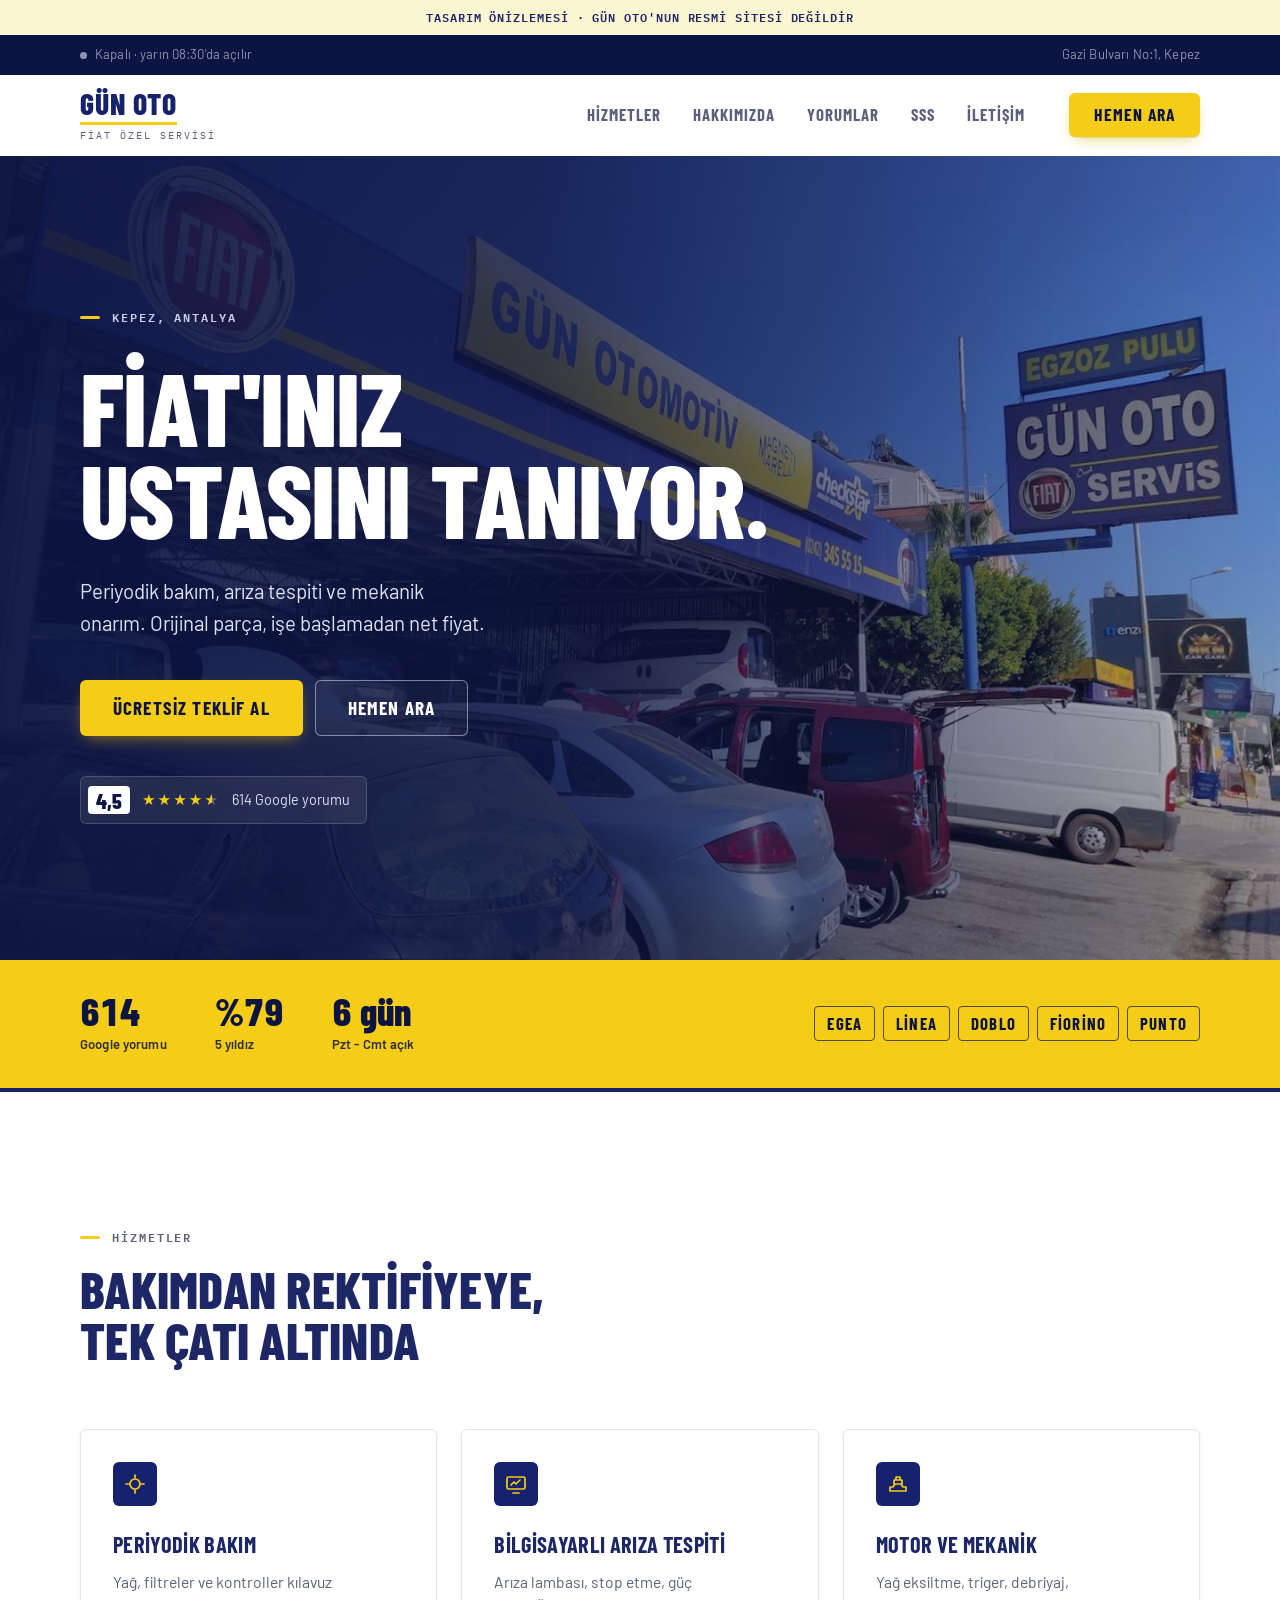
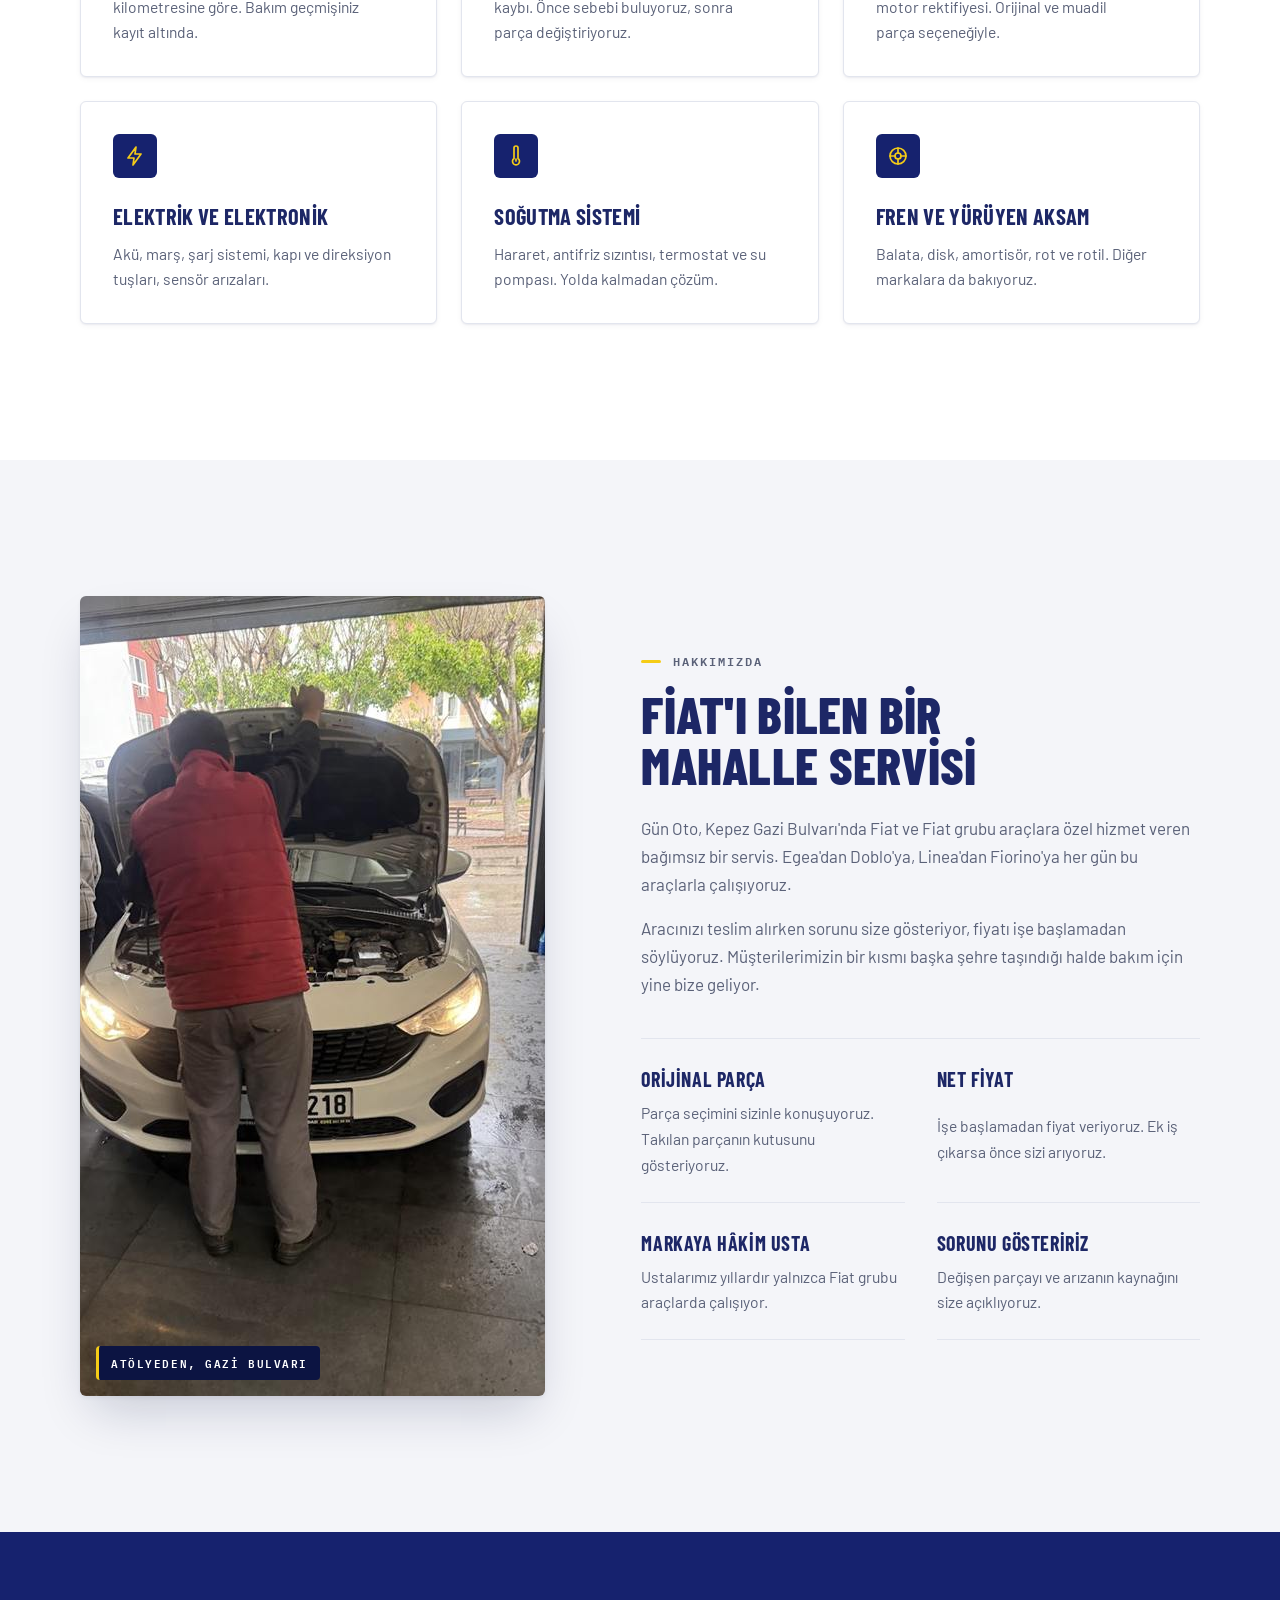
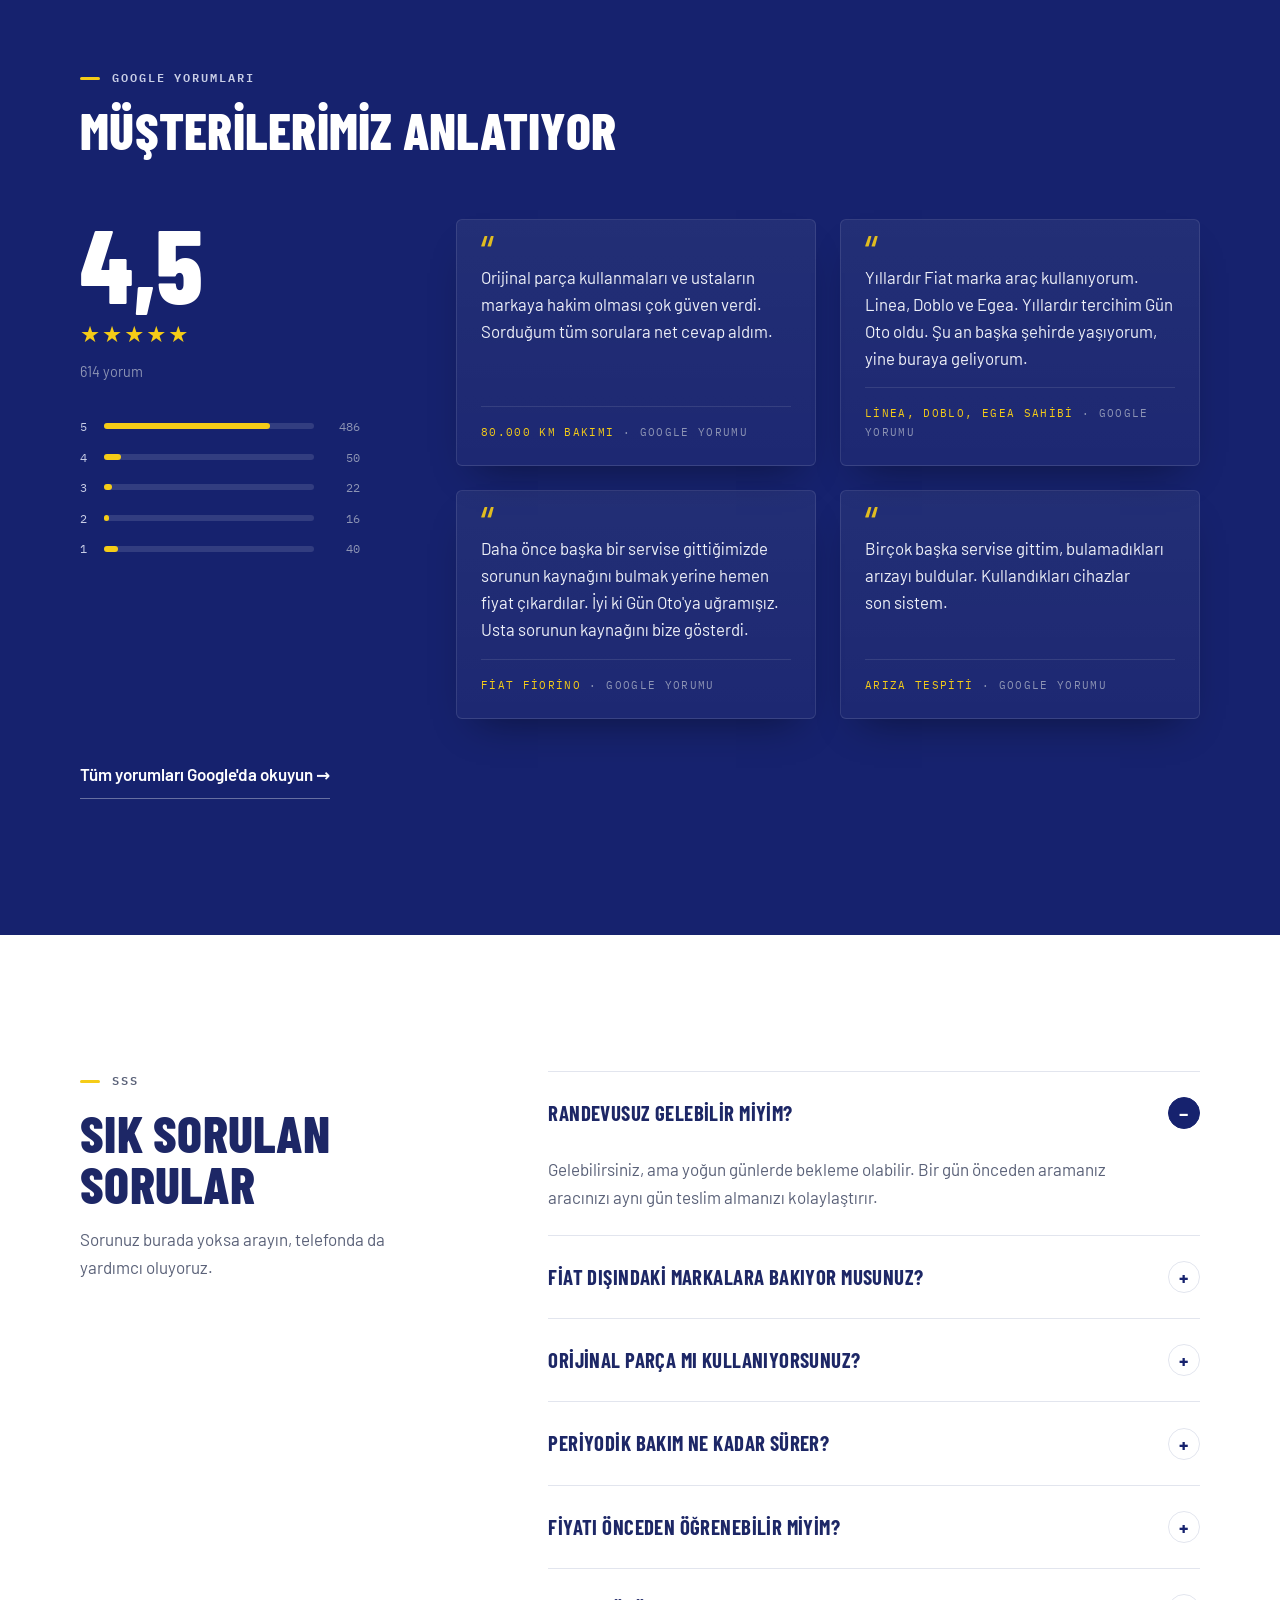
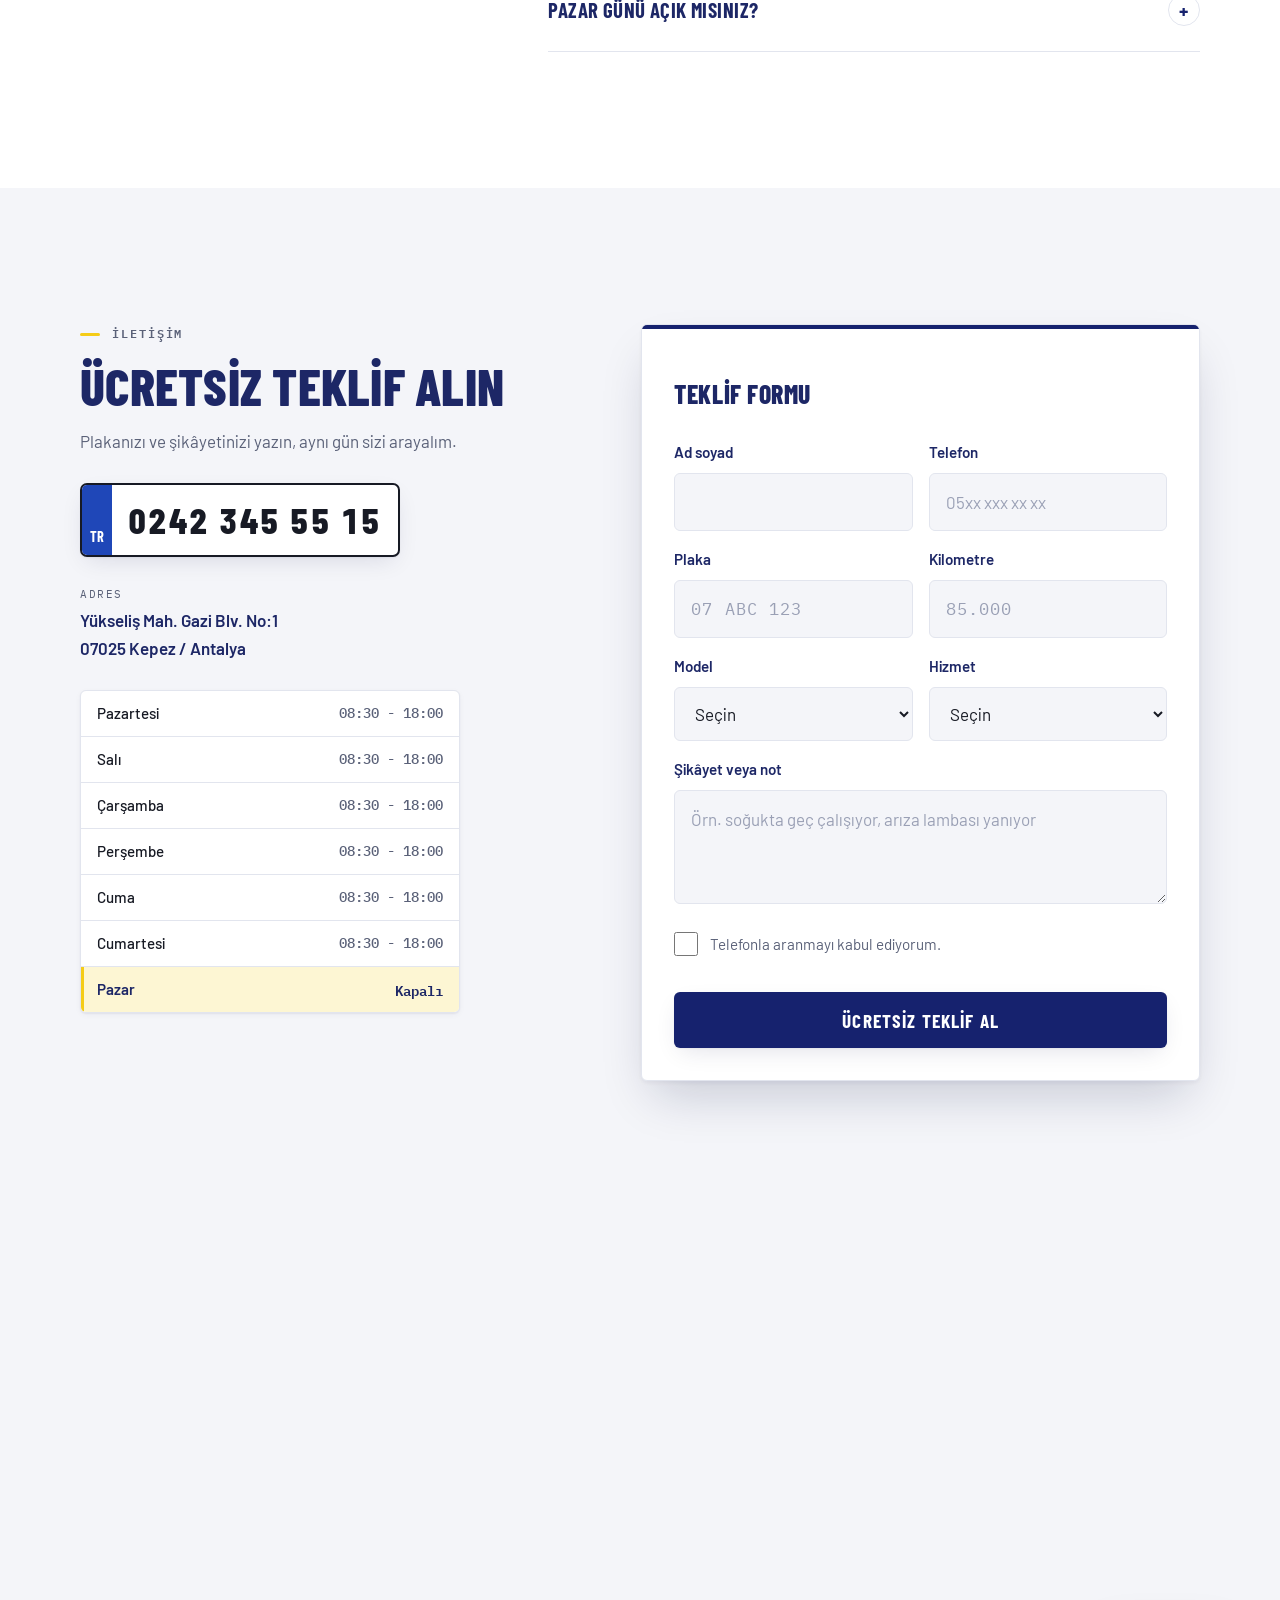
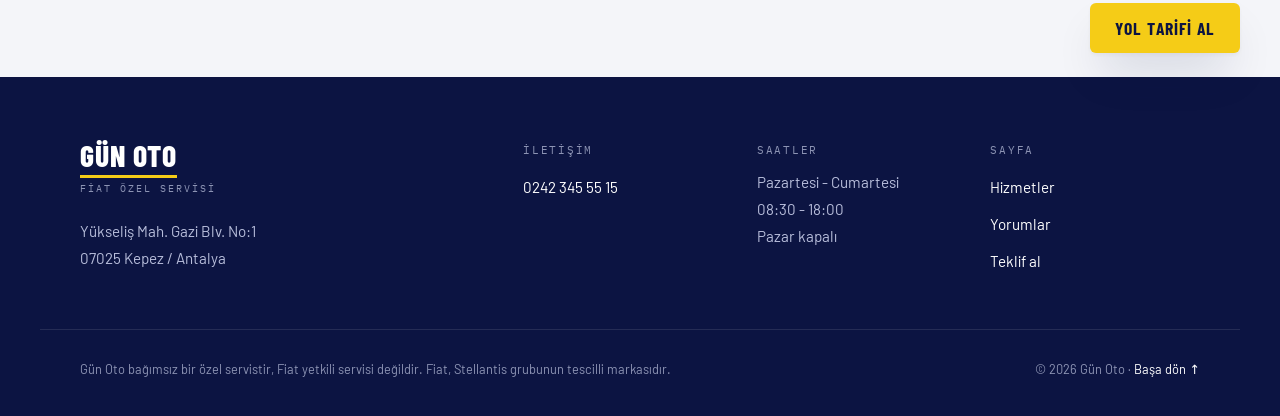
==== index.html @ 538093b4 "Gün Oto sitesi: ilk sürüm (tasarım önizlemesi)" ====
<!doctype html>
<html lang="tr" class="no-js">
<head>
  <script>document.documentElement.className = 'js';</script>
  <meta charset="utf-8">
  <meta name="viewport" content="width=device-width, initial-scale=1">
  <!-- DEĞİŞTİR: https://www.gunoto.com.tr alan adı örnektir. Gerçek alan adıyla bu dosyada, sitemap.xml ve robots.txt içinde değiştirin. -->
  <title>Fiat Özel Servisi Kepez, Antalya | Gün Oto</title>
  <meta name="description" content="Kepez Gazi Bulvarı'nda Fiat özel servisi. Periyodik bakım, arıza tespiti, motor ve elektrik onarımı. Orijinal parça, işe başlamadan net fiyat. 0242 345 55 15">
  <link rel="canonical" href="https://www.gunoto.com.tr/">
  <!-- ÖNİZLEME: işletme onaylayınca "index, follow, max-image-preview:large" yapın -->
  <meta name="robots" content="noindex, nofollow">
  <meta name="theme-color" content="#16226e">
  <meta name="format-detection" content="telephone=yes">
  <meta name="geo.region" content="TR-07">
  <meta name="geo.placename" content="Kepez, Antalya">
  <meta name="geo.position" content="36.9099526;30.693929">
  <link rel="icon" href="favicon.svg" type="image/svg+xml">

  <meta property="og:type" content="website">
  <meta property="og:locale" content="tr_TR">
  <meta property="og:site_name" content="Gün Oto">
  <meta property="og:url" content="https://www.gunoto.com.tr/">
  <meta property="og:title" content="Gün Oto | Fiat Özel Servisi, Kepez Antalya">
  <meta property="og:description" content="Periyodik bakım, arıza tespiti ve onarım. Orijinal parça, işe başlamadan net fiyat.">
  <meta property="og:image" content="https://www.gunoto.com.tr/img/og-gun-oto.jpg">
  <meta property="og:image:width" content="1200">
  <meta property="og:image:height" content="630">
  <meta property="og:image:alt" content="Gün Oto servis binası, Gazi Bulvarı, Kepez">
  <meta name="twitter:card" content="summary_large_image">
  <meta name="twitter:title" content="Gün Oto | Fiat Özel Servisi, Kepez Antalya">
  <meta name="twitter:description" content="Periyodik bakım, arıza tespiti ve onarım. Orijinal parça, işe başlamadan net fiyat.">
  <meta name="twitter:image" content="https://www.gunoto.com.tr/img/og-gun-oto.jpg">

  <link rel="preload" as="image" href="img/dukkan-800.jpg" imagesrcset="img/dukkan-800.jpg 800w, img/dukkan-1440.jpg 1440w" imagesizes="100vw">
  <link rel="preconnect" href="https://fonts.googleapis.com">
  <link rel="preconnect" href="https://fonts.gstatic.com" crossorigin>
  <link rel="stylesheet" href="https://fonts.googleapis.com/css2?family=Barlow+Condensed:wght@600;700;800&family=Barlow:wght@400;500;600;700&family=IBM+Plex+Mono:wght@500;600&display=swap">
  <link rel="stylesheet" href="styles.css">
  <script type="application/ld+json">
  {
    "@context": "https://schema.org",
    "@type": "AutoRepair",
    "@id": "https://www.gunoto.com.tr/#isletme",
    "name": "Gün Oto",
    "alternateName": "Gün Otomotiv",
    "description": "Kepez, Antalya'da Fiat ve Fiat grubu araçlara özel bağımsız servis. Periyodik bakım, arıza tespiti, motor, elektrik, soğutma, fren ve yürüyen aksam.",
    "url": "https://www.gunoto.com.tr/",
    "telephone": "+90-242-345-55-15",
    "image": ["https://www.gunoto.com.tr/img/og-gun-oto.jpg", "https://www.gunoto.com.tr/img/usta-640.jpg"],
    "address": {
      "@type": "PostalAddress",
      "streetAddress": "Yükseliş Mah. Gazi Blv. No:1",
      "addressLocality": "Kepez",
      "addressRegion": "Antalya",
      "postalCode": "07025",
      "addressCountry": "TR"
    },
    "geo": { "@type": "GeoCoordinates", "latitude": 36.9099526, "longitude": 30.693929 },
    "hasMap": "https://www.google.com/maps/search/?api=1&query=G%C3%9CN%20OTO%20EURO%20REPAR%20SERV%C4%B0S&query_place_id=ChIJ1Ub37-uPwxQRrt1GH7HJLSQ",
    "openingHoursSpecification": [{
      "@type": "OpeningHoursSpecification",
      "dayOfWeek": ["Monday", "Tuesday", "Wednesday", "Thursday", "Friday", "Saturday"],
      "opens": "08:30",
      "closes": "18:00"
    }],
    "areaServed": { "@type": "City", "name": "Antalya" },
    "knowsAbout": ["Fiat Egea", "Fiat Linea", "Fiat Doblo", "Fiat Fiorino", "Fiat Punto", "Periyodik bakım", "Arıza tespiti"],
    "hasOfferCatalog": {
      "@type": "OfferCatalog",
      "name": "Hizmetler",
      "itemListElement": [
        { "@type": "Offer", "itemOffered": { "@type": "Service", "name": "Periyodik bakım" } },
        { "@type": "Offer", "itemOffered": { "@type": "Service", "name": "Bilgisayarlı arıza tespiti" } },
        { "@type": "Offer", "itemOffered": { "@type": "Service", "name": "Motor ve mekanik onarım" } },
        { "@type": "Offer", "itemOffered": { "@type": "Service", "name": "Elektrik ve elektronik" } },
        { "@type": "Offer", "itemOffered": { "@type": "Service", "name": "Soğutma sistemi" } },
        { "@type": "Offer", "itemOffered": { "@type": "Service", "name": "Fren ve yürüyen aksam" } }
      ]
    }
  }
  </script>
</head>
<body>

<!-- ÖNİZLEME şeridi: işletme onaylayınca silin (ve script.js içinde PREVIEW = false yapın) -->
<div class="preview-bar" role="note">Tasarım önizlemesi · Gün Oto'nun resmi sitesi değildir</div>

<div class="topbar" id="top">
  <div class="wrap topbar__inner">
    <span class="status" id="openStatus"><i></i>Pzt - Cmt 08:30 - 18:00</span>
    <a href="tel:+902423455515" class="topbar__tel">0242 345 55 15</a>
    <a href="https://www.google.com/maps/search/?api=1&amp;query=G%C3%9CN%20OTO%20EURO%20REPAR%20SERV%C4%B0S&amp;query_place_id=ChIJ1Ub37-uPwxQRrt1GH7HJLSQ" target="_blank" rel="noopener" class="topbar__addr">Gazi Bulvarı No:1, Kepez</a>
  </div>
</div>

<header class="header">
  <div class="wrap header__inner">
    <a href="#top" class="brand" aria-label="Gün Oto ana sayfa">
      <span class="brand__name">GÜN OTO</span>
      <span class="brand__tag">Fiat özel servisi</span>
    </a>
    <nav class="nav" id="nav" aria-label="Ana menü">
      <a href="#hizmetler">Hizmetler</a>
      <a href="#hakkimizda">Hakkımızda</a>
      <a href="#yorumlar">Yorumlar</a>
      <a href="#sss">SSS</a>
      <a href="#iletisim">İletişim</a>
      <a href="tel:+902423455515" class="btn btn--yellow nav__call">Hemen ara</a>
    </nav>
    <button class="burger" id="burger" aria-label="Menüyü aç" aria-expanded="false" aria-controls="nav"><span></span><span></span><span></span></button>
  </div>
</header>

<main>

  <!-- AÇILIŞ -->
  <section class="hero">
    <!-- Görsel: işletmenin Google Haritalar fotoğrafı. Yayına almadan önce işletmeden izin alın veya kendi çekiminizle değiştirin. -->
    <img class="hero__img" src="img/dukkan-800.jpg" srcset="img/dukkan-800.jpg 800w, img/dukkan-1440.jpg 1440w" sizes="100vw" width="1440" height="1077" alt="Gün Oto servis binası, Gazi Bulvarı" fetchpriority="high" decoding="async">
    <div class="hero__shade"></div>
    <div class="wrap hero__body">
      <p class="kicker kicker--light">Kepez, Antalya</p>
      <h1>Fiat'ınız<br>ustasını tanıyor.</h1>
      <p class="hero__lead">Periyodik bakım, arıza tespiti ve mekanik onarım. Orijinal parça, işe başlamadan net fiyat.</p>
      <div class="hero__cta">
        <a href="#iletisim" class="btn btn--yellow btn--lg">Ücretsiz teklif al</a>
        <a href="tel:+902423455515" class="btn btn--outline btn--lg hero__call">Hemen ara</a>
      </div>
      <a class="rating" href="#yorumlar">
        <span class="rating__score">4,5</span>
        <span class="stars" aria-hidden="true">★★★★★</span>
        <span class="rating__count">614 Google yorumu</span>
      </a>
    </div>
  </section>

  <!-- TABELA ŞERİDİ -->
  <section class="sign" aria-label="Kısaca Gün Oto">
    <div class="wrap sign__grid">
      <div><b>614</b><span>Google yorumu</span></div>
      <div><b>%79</b><span>5 yıldız</span></div>
      <div><b>6 gün</b><span>Pzt - Cmt açık</span></div>
      <div class="sign__models"><span>Egea</span><span>Linea</span><span>Doblo</span><span>Fiorino</span><span>Punto</span></div>
    </div>
  </section>

  <!-- HİZMETLER -->
  <section class="section" id="hizmetler">
    <div class="wrap">
      <header class="head">
        <p class="kicker">Hizmetler</p>
        <h2>Bakımdan rektifiyeye, tek çatı altında</h2>
      </header>
      <div class="services">
        <article class="svc">
          <svg viewBox="0 0 24 24" aria-hidden="true"><path d="M12 3v3M12 18v3M3 12h3M18 12h3"/><circle cx="12" cy="12" r="5"/></svg>
          <h3>Periyodik bakım</h3>
          <p>Yağ, filtreler ve kontroller kılavuz kilometresine göre. Bakım geçmişiniz kayıt altında.</p>
        </article>
        <article class="svc">
          <svg viewBox="0 0 24 24" aria-hidden="true"><rect x="3" y="5" width="18" height="12" rx="1.5"/><path d="M7 13l3-3 2 2 4-4M9 21h6"/></svg>
          <h3>Bilgisayarlı arıza tespiti</h3>
          <p>Arıza lambası, stop etme, güç kaybı. Önce sebebi buluyoruz, sonra parça değiştiriyoruz.</p>
        </article>
        <article class="svc">
          <svg viewBox="0 0 24 24" aria-hidden="true"><path d="M4 15h3l2-3h6l2 3h3v4H4z"/><path d="M8 12V8h8v4M10 8V5h4v3"/></svg>
          <h3>Motor ve mekanik</h3>
          <p>Yağ eksiltme, triger, debriyaj, motor rektifiyesi. Orijinal ve muadil parça seçeneğiyle.</p>
        </article>
        <article class="svc">
          <svg viewBox="0 0 24 24" aria-hidden="true"><path d="M13 3 5 14h6l-1 7 8-11h-6z"/></svg>
          <h3>Elektrik ve elektronik</h3>
          <p>Akü, marş, şarj sistemi, kapı ve direksiyon tuşları, sensör arızaları.</p>
        </article>
        <article class="svc">
          <svg viewBox="0 0 24 24" aria-hidden="true"><path d="M10 4v10.5a3.5 3.5 0 1 0 4 0V4a2 2 0 0 0-4 0z"/><path d="M12 15v2"/></svg>
          <h3>Soğutma sistemi</h3>
          <p>Hararet, antifriz sızıntısı, termostat ve su pompası. Yolda kalmadan çözüm.</p>
        </article>
        <article class="svc">
          <svg viewBox="0 0 24 24" aria-hidden="true"><circle cx="12" cy="12" r="8"/><circle cx="12" cy="12" r="3"/><path d="M12 4v5M12 15v5M4 12h5M15 12h5"/></svg>
          <h3>Fren ve yürüyen aksam</h3>
          <p>Balata, disk, amortisör, rot ve rotil. Diğer markalara da bakıyoruz.</p>
        </article>
      </div>
    </div>
  </section>

  <!-- HAKKIMIZDA -->
  <section class="section section--paper" id="hakkimizda">
    <div class="wrap about">
      <figure class="about__photo">
        <!-- Görsel: işletmenin Google Haritalar fotoğrafı. İzin alın veya değiştirin. -->
        <img src="img/usta-640.jpg" width="640" height="800" alt="Gün Oto ustası bir Fiat Egea'nın motorunu inceliyor" loading="lazy" decoding="async">
        <figcaption>Atölyeden, Gazi Bulvarı</figcaption>
      </figure>
      <div class="about__text">
        <p class="kicker">Hakkımızda</p>
        <h2>Fiat'ı bilen bir mahalle servisi</h2>
        <!-- DEĞİŞTİR: kuruluş yılı ve ekip bilgisini işletmeyle teyit edin -->
        <p>Gün Oto, Kepez Gazi Bulvarı'nda Fiat ve Fiat grubu araçlara özel hizmet veren bağımsız bir servis. Egea'dan Doblo'ya, Linea'dan Fiorino'ya her gün bu araçlarla çalışıyoruz.</p>
        <p>Aracınızı teslim alırken sorunu size gösteriyor, fiyatı işe başlamadan söylüyoruz. Müşterilerimizin bir kısmı başka şehre taşındığı halde bakım için yine bize geliyor.</p>
        <ul class="why">
          <li><b>Orijinal parça</b><span>Parça seçimini sizinle konuşuyoruz. Takılan parçanın kutusunu gösteriyoruz.</span></li>
          <li><b>Net fiyat</b><span>İşe başlamadan fiyat veriyoruz. Ek iş çıkarsa önce sizi arıyoruz.</span></li>
          <li><b>Markaya hâkim usta</b><span>Ustalarımız yıllardır yalnızca Fiat grubu araçlarda çalışıyor.</span></li>
          <li><b>Sorunu gösteririz</b><span>Değişen parçayı ve arızanın kaynağını size açıklıyoruz.</span></li>
        </ul>
      </div>
    </div>
  </section>

  <!-- YORUMLAR -->
  <section class="section section--navy" id="yorumlar">
    <div class="wrap">
      <header class="head">
        <p class="kicker kicker--light">Google yorumları</p>
        <h2>Müşterilerimiz anlatıyor</h2>
      </header>
      <div class="reviews">
        <div class="score">
          <div class="score__big">4,5</div>
          <div class="stars stars--lg" aria-label="5 üzerinden 4,5">★★★★★</div>
          <p>614 yorum</p>
          <ul class="dist" aria-label="Yıldız dağılımı">
            <li><span>5</span><i style="--w:79.2%"></i><em>486</em></li>
            <li><span>4</span><i style="--w:8.1%"></i><em>50</em></li>
            <li><span>3</span><i style="--w:3.6%"></i><em>22</em></li>
            <li><span>2</span><i style="--w:2.6%"></i><em>16</em></li>
            <li><span>1</span><i style="--w:6.5%"></i><em>40</em></li>
          </ul>
        </div>
        <div class="quotes">
          <blockquote>
            <p>Orijinal parça kullanmaları ve ustaların markaya hakim olması çok güven verdi. Sorduğum tüm sorulara net cevap aldım.</p>
            <footer>80.000 km bakımı <span>· Google yorumu</span></footer>
          </blockquote>
          <blockquote>
            <p>Yıllardır Fiat marka araç kullanıyorum. Linea, Doblo ve Egea. Yıllardır tercihim Gün Oto oldu. Şu an başka şehirde yaşıyorum, yine buraya geliyorum.</p>
            <footer>Linea, Doblo, Egea sahibi <span>· Google yorumu</span></footer>
          </blockquote>
          <blockquote>
            <p>Daha önce başka bir servise gittiğimizde sorunun kaynağını bulmak yerine hemen fiyat çıkardılar. İyi ki Gün Oto'ya uğramışız. Usta sorunun kaynağını bize gösterdi.</p>
            <footer>Fiat Fiorino <span>· Google yorumu</span></footer>
          </blockquote>
          <blockquote>
            <p>Birçok başka servise gittim, bulamadıkları arızayı buldular. Kullandıkları cihazlar son sistem.</p>
            <footer>Arıza tespiti <span>· Google yorumu</span></footer>
          </blockquote>
        </div>
      </div>
      <a class="link-light" href="https://www.google.com/maps/search/?api=1&amp;query=G%C3%9CN%20OTO%20EURO%20REPAR%20SERV%C4%B0S&amp;query_place_id=ChIJ1Ub37-uPwxQRrt1GH7HJLSQ" target="_blank" rel="noopener">Tüm yorumları Google'da okuyun →</a>
    </div>
  </section>

  <!-- SSS -->
  <section class="section" id="sss">
    <div class="wrap faq-wrap">
      <header class="head">
        <p class="kicker">SSS</p>
        <h2>Sık sorulan sorular</h2>
        <p class="head__note">Sorunuz burada yoksa arayın, telefonda da yardımcı oluyoruz.</p>
      </header>
      <div class="faq">
        <details open>
          <summary>Randevusuz gelebilir miyim?</summary>
          <p>Gelebilirsiniz, ama yoğun günlerde bekleme olabilir. Bir gün önceden aramanız aracınızı aynı gün teslim almanızı kolaylaştırır.</p>
        </details>
        <details>
          <summary>Fiat dışındaki markalara bakıyor musunuz?</summary>
          <p>Uzmanlığımız Fiat grubu araçlar. Diğer markalarda bakım ve mekanik işler için arayıp aracınızı sorun.</p>
        </details>
        <details>
          <summary>Orijinal parça mı kullanıyorsunuz?</summary>
          <p>Evet. Bütçeye göre kaliteli muadil parça seçeneği de sunuyoruz. Hangisinin takılacağına siz karar veriyorsunuz.</p>
        </details>
        <details>
          <summary>Periyodik bakım ne kadar sürer?</summary>
          <p>Standart bakım genellikle birkaç saat sürer. Sabah bırakılan araç çoğunlukla aynı gün teslim edilir.</p>
        </details>
        <details>
          <summary>Fiyatı önceden öğrenebilir miyim?</summary>
          <p>Evet. Plaka, model ve kilometreyi formdan gönderin ya da arayın, bakım fiyatını önceden söyleyelim.</p>
        </details>
        <details>
          <summary>Pazar günü açık mısınız?</summary>
          <p>Hayır. Pazartesiden cumartesiye 08:30 ile 18:00 arası açığız.</p>
        </details>
      </div>
    </div>
  </section>

  <!-- İLETİŞİM -->
  <section class="section section--paper" id="iletisim">
    <div class="wrap contact">
      <div class="contact__info">
        <p class="kicker">İletişim</p>
        <h2>Ücretsiz teklif alın</h2>
        <p>Plakanızı ve şikâyetinizi yazın, aynı gün sizi arayalım.</p>

        <a class="plate" href="tel:+902423455515" aria-label="Telefon: 0242 345 55 15">
          <span class="plate__tr">TR</span>
          <span class="plate__num">0242 345 55 15</span>
        </a>

        <dl class="info">
          <div><dt>Adres</dt><dd><a href="https://www.google.com/maps/search/?api=1&amp;query=G%C3%9CN%20OTO%20EURO%20REPAR%20SERV%C4%B0S&amp;query_place_id=ChIJ1Ub37-uPwxQRrt1GH7HJLSQ" target="_blank" rel="noopener">Yükseliş Mah. Gazi Blv. No:1<br>07025 Kepez / Antalya</a></dd></div>
          <!-- EKLE: işletmenin gerçek e-postası belli olunca
          <div><dt>E-posta</dt><dd><a href="mailto:ORNEK@ALANADI">ORNEK@ALANADI</a></dd></div> -->
        </dl>

        <table class="hours" aria-label="Çalışma saatleri">
          <tbody>
            <tr data-day="1"><th>Pazartesi</th><td>08:30 - 18:00</td></tr>
            <tr data-day="2"><th>Salı</th><td>08:30 - 18:00</td></tr>
            <tr data-day="3"><th>Çarşamba</th><td>08:30 - 18:00</td></tr>
            <tr data-day="4"><th>Perşembe</th><td>08:30 - 18:00</td></tr>
            <tr data-day="5"><th>Cuma</th><td>08:30 - 18:00</td></tr>
            <tr data-day="6"><th>Cumartesi</th><td>08:30 - 18:00</td></tr>
            <tr data-day="0"><th>Pazar</th><td>Kapalı</td></tr>
          </tbody>
        </table>
      </div>

      <form class="form" name="teklif" method="POST" action="/tesekkurler.html" data-netlify="true" netlify-honeypot="bot-field" id="teklifForm">
        <input type="hidden" name="form-name" value="teklif">
        <p class="hp"><label>Bunu boş bırakın <input name="bot-field" id="bot-field"></label></p>
        <div class="form__title">Teklif formu</div>

        <div class="row">
          <label for="f-ad">Ad soyad<input id="f-ad" type="text" name="ad" required autocomplete="name"></label>
          <label for="f-tel">Telefon<input id="f-tel" type="tel" name="telefon" required autocomplete="tel" placeholder="05xx xxx xx xx"></label>
        </div>
        <div class="row">
          <label for="f-plaka">Plaka<input id="f-plaka" class="mono" type="text" name="plaka" placeholder="07 ABC 123" autocapitalize="characters"></label>
          <label for="f-km">Kilometre<input id="f-km" class="mono" type="text" name="km" inputmode="numeric" placeholder="85.000"></label>
        </div>
        <div class="row">
          <label for="f-model">Model
            <select id="f-model" name="model" required>
              <option value="">Seçin</option>
              <option>Egea</option><option>Linea</option><option>Doblo</option>
              <option>Fiorino</option><option>Punto</option><option>Diğer Fiat</option><option>Diğer marka</option>
            </select>
          </label>
          <label for="f-hizmet">Hizmet
            <select id="f-hizmet" name="hizmet" required>
              <option value="">Seçin</option>
              <option>Periyodik bakım</option><option>Arıza tespiti</option><option>Motor ve mekanik</option>
              <option>Elektrik ve elektronik</option><option>Soğutma sistemi</option><option>Fren ve yürüyen aksam</option>
            </select>
          </label>
        </div>
        <label for="f-mesaj">Şikâyet veya not<textarea id="f-mesaj" name="mesaj" rows="3" placeholder="Örn. soğukta geç çalışıyor, arıza lambası yanıyor"></textarea></label>
        <label class="check" for="f-onay"><input id="f-onay" type="checkbox" name="onay" required> Telefonla aranmayı kabul ediyorum.</label>
        <button type="submit" class="btn btn--navy btn--lg btn--block">Ücretsiz teklif al</button>
        <p class="form__note" id="formNote" role="status"></p>
      </form>
    </div>
  </section>

  <!-- HARİTA -->
  <section class="map" aria-label="Konum">
    <iframe title="Gün Oto konumu" src="https://maps.google.com/maps?q=36.9099526,30.693929&amp;z=16&amp;output=embed" loading="lazy" referrerpolicy="no-referrer-when-downgrade"></iframe>
    <a class="btn btn--yellow map__btn" href="https://www.google.com/maps/dir/?api=1&amp;destination=36.9099526,30.693929&amp;destination_place_id=ChIJ1Ub37-uPwxQRrt1GH7HJLSQ" target="_blank" rel="noopener">Yol tarifi al</a>
  </section>
</main>

<footer class="footer">
  <div class="wrap footer__grid">
    <div>
      <div class="brand brand--footer"><span class="brand__name">GÜN OTO</span><span class="brand__tag">Fiat özel servisi</span></div>
      <p>Yükseliş Mah. Gazi Blv. No:1<br>07025 Kepez / Antalya</p>
    </div>
    <div>
      <p class="footer__h">İletişim</p>
      <p><a href="tel:+902423455515">0242 345 55 15</a></p>
    </div>
    <div>
      <p class="footer__h">Saatler</p>
      <p>Pazartesi - Cumartesi<br>08:30 - 18:00<br>Pazar kapalı</p>
    </div>
    <div>
      <p class="footer__h">Sayfa</p>
      <p><a href="#hizmetler">Hizmetler</a><br><a href="#yorumlar">Yorumlar</a><br><a href="#iletisim">Teklif al</a></p>
    </div>
  </div>
  <div class="wrap footer__legal">
    <p>Gün Oto bağımsız bir özel servistir, Fiat yetkili servisi değildir. Fiat, Stellantis grubunun tescilli markasıdır.</p>
    <p>© <span id="year">2026</span> Gün Oto · <a href="#top">Başa dön ↑</a></p>
  </div>
</footer>

<div class="dock" id="dock">
  <a href="tel:+902423455515" class="btn btn--outline-dark">Hemen ara</a>
  <a href="#iletisim" class="btn btn--yellow">Ücretsiz teklif al</a>
</div>

<script src="script.js"></script>
</body>
</html>
---- styles.css ----
/* Konsept: dükkân tabelası. Lacivert zemin, sinyal sarısı şerit, dar ve kalın tabela harfleri.
   Sarı yalnızca ana eylemde ve tabela şeridinde; geri kalan sakin ve lacivert ağırlıklı. */
:root {
  --navy: #16226e;          /* tabela laciverti */
  --navy-deep: #0c1442;
  --navy-ink: #1d2766;      /* başlık metni */
  --signal: #f5cc17;        /* tabela sarısı */
  --signal-dark: #e0b80a;
  --signal-tint: #fdf6d3;
  --asphalt: #171a24;       /* metin */
  --steel: #5a6178;         /* ikincil metin, laciverde kayık gri */
  --mist: #8d94b4;          /* koyu zeminde ikincil metin */
  --paper: #f4f5f9;         /* açık zemin, soğuk */
  --line: #e2e5ee;
  --white: #ffffff;
  --plate-blue: #1f47b8;

  --f-display: "Barlow Condensed", "Arial Narrow", "Roboto Condensed", sans-serif;
  --f-body: "Barlow", "Segoe UI", system-ui, sans-serif;
  --f-mono: "IBM Plex Mono", ui-monospace, Consolas, monospace;

  /* Tip ölçeği */
  --t-xs: .75rem;
  --t-sm: .9rem;
  --t-base: 1.0625rem;
  --t-lead: clamp(1.125rem, 1.6vw, 1.3rem);
  --t-h3: 1.4rem;
  --t-h2: clamp(2.1rem, 4.4vw, 3.25rem);
  --t-h1: clamp(3.1rem, 8.6vw, 6.4rem);

  /* Boşluk ölçeği */
  --s-1: 8px;
  --s-2: 12px;
  --s-3: 16px;
  --s-4: 24px;
  --s-5: 32px;
  --s-6: 48px;
  --s-7: 64px;
  --section: 88px;

  /* Gölgeler: lacivert tonlu, katmanlı */
  --sh-1: 0 1px 2px rgba(12, 20, 66, .06), 0 2px 6px rgba(12, 20, 66, .04);
  --sh-2: 0 1px 2px rgba(12, 20, 66, .05), 0 8px 24px -6px rgba(12, 20, 66, .12);
  --sh-3: 0 2px 4px rgba(12, 20, 66, .05), 0 24px 48px -12px rgba(12, 20, 66, .2);

  --r: 6px;
  --gutter: 20px;
  --header-h: 72px;
}

*, *::before, *::after { box-sizing: border-box; }
html { scroll-behavior: smooth; -webkit-text-size-adjust: 100%; }
body {
  margin: 0;
  font-family: var(--f-body);
  font-size: var(--t-base);
  line-height: 1.65;
  color: var(--asphalt);
  background: var(--white);
  -webkit-font-smoothing: antialiased;
  text-rendering: optimizeLegibility;
  padding-bottom: 80px; /* mobil alt çubuk */
}
img { max-width: 100%; display: block; }
a { color: inherit; }
h1, h2, h3 { font-family: var(--f-display); font-weight: 800; line-height: .98; margin: 0; text-wrap: balance; }
h2 { font-size: var(--t-h2); text-transform: uppercase; letter-spacing: .005em; color: var(--navy-ink); }
h3 { font-size: var(--t-h3); font-weight: 700; text-transform: uppercase; letter-spacing: .015em; color: var(--navy-ink); line-height: 1.1; }
p { margin: 0; text-wrap: pretty; }
section[id] { scroll-margin-top: calc(var(--header-h) + var(--s-3)); }

.wrap {
  width: 100%; max-width: 1200px; margin: 0 auto;
  padding-left: max(var(--gutter), env(safe-area-inset-left, 0px));
  padding-right: max(var(--gutter), env(safe-area-inset-right, 0px));
}

.kicker {
  font-family: var(--f-mono); font-size: var(--t-xs); font-weight: 600;
  letter-spacing: .16em; text-transform: uppercase; color: var(--steel);
  display: inline-flex; align-items: center; gap: var(--s-2);
}
.kicker::before { content: ""; width: 20px; height: 3px; background: var(--signal); border-radius: 2px; }
.kicker--light { color: #c9cee6; }

/* Düğmeler */
.btn {
  display: inline-flex; align-items: center; justify-content: center; gap: var(--s-1);
  min-height: 50px; padding: 0 var(--s-4);
  font-family: var(--f-display); font-size: 1.1rem; font-weight: 700;
  letter-spacing: .06em; text-transform: uppercase; text-decoration: none;
  border: 1.5px solid transparent; border-radius: var(--r); cursor: pointer;
  transition: background-color .2s, color .2s, border-color .2s, box-shadow .2s, transform .2s;
}
.btn:hover { transform: translateY(-1px); }
.btn:active { transform: translateY(0); }
.btn--lg { min-height: 56px; padding: 0 var(--s-5); font-size: 1.2rem; }
.btn--block { width: 100%; }
.btn--yellow { background: var(--signal); color: var(--navy-deep); box-shadow: 0 1px 0 rgba(0, 0, 0, .08), 0 6px 16px -6px rgba(224, 184, 10, .7); }
.btn--yellow:hover { background: var(--signal-dark); }
.btn--navy { background: var(--navy); color: var(--white); box-shadow: var(--sh-2); }
.btn--navy:hover { background: var(--navy-deep); }
.btn--outline { border-color: rgba(255, 255, 255, .45); color: var(--white); background: rgba(255, 255, 255, .04); }
.btn--outline:hover { background: var(--white); border-color: var(--white); color: var(--navy-deep); }
.btn--outline-dark { border-color: var(--line); color: var(--navy); background: var(--white); box-shadow: var(--sh-1); }
.btn--outline-dark:hover { border-color: var(--navy); }
:focus-visible { outline: 3px solid var(--signal); outline-offset: 3px; }

/* Önizleme şeridi (işletme onaylayınca HTML'den silinir) */
.preview-bar {
  background: var(--signal-tint); color: var(--navy-ink); text-align: center;
  font-family: var(--f-mono); font-size: .72rem; font-weight: 600; letter-spacing: .08em; text-transform: uppercase;
  padding: 8px max(var(--gutter), env(safe-area-inset-right, 0px)) 8px max(var(--gutter), env(safe-area-inset-left, 0px));
}

/* Üst şerit */
.topbar { background: var(--navy-deep); color: var(--mist); font-size: .82rem; letter-spacing: .01em; }
.topbar__inner { display: flex; justify-content: space-between; align-items: center; gap: var(--s-3); min-height: 48px; }
.topbar__tel {
  display: inline-flex; align-items: center; min-height: 48px; margin-right: -8px; padding-inline: 8px;
  color: var(--white); font-family: var(--f-mono); font-size: .85rem; font-weight: 600; letter-spacing: .04em; text-decoration: none;
}
.topbar__addr { text-decoration: none; display: none; transition: color .2s; }
.topbar__addr:hover { color: var(--white); }
.status { display: inline-flex; align-items: center; gap: var(--s-1); min-width: 0; white-space: nowrap; overflow: hidden; text-overflow: ellipsis; }
.status i { width: 7px; height: 7px; border-radius: 50%; background: var(--mist); }
.status.is-open i { background: #3ddc84; box-shadow: 0 0 0 3px rgba(61, 220, 132, .18); }
.status.is-open { color: var(--white); }

/* Başlık */
.header {
  position: sticky; top: env(safe-area-inset-top, 0px); z-index: 50;
  background: rgba(255, 255, 255, .94);
  -webkit-backdrop-filter: saturate(1.4) blur(10px); backdrop-filter: saturate(1.4) blur(10px);
  border-bottom: 1px solid transparent;
  transition: box-shadow .25s, border-color .25s;
}
.header.is-scrolled { border-bottom-color: var(--line); box-shadow: 0 8px 24px -12px rgba(12, 20, 66, .18); }
.header__inner { position: relative; display: flex; align-items: center; justify-content: space-between; height: var(--header-h); }
.brand { display: flex; flex-direction: column; text-decoration: none; line-height: 1; }
.brand__name {
  font-family: var(--f-display); font-weight: 800; font-size: 1.85rem; letter-spacing: .03em;
  color: var(--navy); padding-bottom: 4px; border-bottom: 3px solid var(--signal); align-self: flex-start;
}
.brand__tag { font-family: var(--f-mono); font-size: .62rem; letter-spacing: .2em; text-transform: uppercase; color: var(--steel); margin-top: 6px; }

/* Mobil menü: başlığın hemen altına bağlı açılır */
.nav {
  position: absolute; left: 0; right: 0; top: 100%;
  display: none; flex-direction: column;
  background: var(--white); border-top: 1px solid var(--line);
  padding: var(--s-1) max(var(--gutter), env(safe-area-inset-right, 0px)) var(--s-4) max(var(--gutter), env(safe-area-inset-left, 0px));
  box-shadow: var(--sh-3);
}
.nav.is-open { display: flex; }
.nav a:not(.btn) {
  padding: var(--s-3) 0; border-bottom: 1px solid var(--line); text-decoration: none; color: var(--navy-ink);
  font-family: var(--f-display); font-weight: 700; font-size: 1.3rem; text-transform: uppercase; letter-spacing: .04em;
}
.nav .nav__call { margin-top: var(--s-4); }

.burger { width: 48px; height: 48px; border: 0; background: none; padding: 13px; margin-right: -13px; display: flex; flex-direction: column; justify-content: center; gap: 6px; cursor: pointer; border-radius: var(--r); }
.burger span { height: 2px; background: var(--navy); border-radius: 2px; transition: transform .2s, opacity .2s; }
.burger[aria-expanded="true"] span:nth-child(1) { transform: translateY(8px) rotate(45deg); }
.burger[aria-expanded="true"] span:nth-child(2) { opacity: 0; }
.burger[aria-expanded="true"] span:nth-child(3) { transform: translateY(-8px) rotate(-45deg); }

/* Açılış */
.hero { position: relative; color: var(--white); background: var(--navy-deep); overflow: hidden; }
.hero__img { position: absolute; inset: 0; width: 100%; height: 100%; object-fit: cover; object-position: 60% 40%; }
.hero__shade {
  position: absolute; inset: 0;
  background:
    linear-gradient(180deg, rgba(12, 20, 66, .3) 0%, rgba(12, 20, 66, .9) 62%),
    linear-gradient(90deg, rgba(12, 20, 66, .35), rgba(12, 20, 66, 0));
}
.hero__body { position: relative; padding-top: 44px; padding-bottom: var(--s-6); display: grid; gap: var(--s-4); justify-items: start; }
.hero__call { display: none; } /* telefonda tek ana çağrı; arama düğmesi alt çubukta */
.hero h1 { font-size: var(--t-h1); text-transform: uppercase; line-height: .9; letter-spacing: -.005em; color: var(--white); }
.hero__lead { font-size: var(--t-lead); line-height: 1.55; max-width: 34ch; color: #dde2f3; }
.hero__cta { display: flex; flex-wrap: wrap; gap: var(--s-2); width: 100%; margin-top: var(--s-1); }
.hero__cta .btn { flex: 1 1 220px; }
.rating {
  display: inline-flex; align-items: center; gap: var(--s-2); text-decoration: none; min-height: 48px;
  padding: 7px var(--s-3) 7px 7px; margin-top: var(--s-1);
  background: rgba(255, 255, 255, .08); border: 1px solid rgba(255, 255, 255, .16); border-radius: var(--r);
  -webkit-backdrop-filter: blur(6px); backdrop-filter: blur(6px);
  transition: background-color .2s;
}
.rating:hover { background: rgba(255, 255, 255, .14); }
.rating__score { font-family: var(--f-display); font-weight: 800; font-size: 1.35rem; line-height: 1.3; background: var(--white); color: var(--navy-deep); padding: 0 var(--s-1); border-radius: 4px; }
.rating__count { font-size: var(--t-sm); color: #dde2f3; }
.stars {
  letter-spacing: 2px; font-size: .95rem;
  background: linear-gradient(90deg, var(--signal) 90%, rgba(255, 255, 255, .3) 90%);
  -webkit-background-clip: text; background-clip: text; color: transparent;
}

/* Tabela şeridi */
.sign { background: var(--signal); color: var(--navy-deep); border-bottom: 4px solid var(--navy); }
.sign__grid { display: grid; grid-template-columns: repeat(3, 1fr); gap: var(--s-4) var(--s-2); padding-block: var(--s-5); }
.sign__grid > div { display: flex; flex-direction: column; gap: 4px; }
.sign b { font-family: var(--f-display); font-weight: 800; font-size: 2.4rem; line-height: 1; font-variant-numeric: tabular-nums; }
.sign span { font-size: .82rem; font-weight: 600; letter-spacing: .01em; opacity: .85; }
.sign__models { grid-column: 1 / -1; flex-direction: row !important; flex-wrap: wrap; gap: var(--s-1) !important; border-top: 1px solid rgba(12, 20, 66, .18); padding-top: var(--s-4); }
.sign__models span {
  font-family: var(--f-display); font-weight: 700; font-size: 1.05rem; text-transform: uppercase; letter-spacing: .07em; opacity: 1;
  padding: 3px var(--s-2); border: 1.5px solid rgba(12, 20, 66, .7); border-radius: 4px;
}

/* Bölümler */
.section { padding-block: var(--section); }
.section--paper { background: var(--paper); }
.section--navy { background: var(--navy); color: var(--white); }
.section--navy h2 { color: var(--white); }
.head { display: grid; gap: var(--s-3); margin-bottom: var(--s-6); max-width: 720px; }
.head__note { color: var(--steel); max-width: 40ch; }

/* Hizmetler: hafif gölgeli kartlar */
.services { display: grid; grid-template-columns: 1fr; gap: var(--s-3); }
.svc {
  padding: var(--s-4); background: var(--white); border: 1px solid var(--line); border-radius: var(--r);
  box-shadow: var(--sh-1);
  display: grid; grid-template-columns: 44px 1fr; gap: var(--s-1) var(--s-3); align-items: start;
  transition: box-shadow .25s, transform .25s, border-color .25s;
}
.svc:hover { box-shadow: var(--sh-2); transform: translateY(-2px); border-color: #d3d8e6; }
.svc svg { grid-row: span 2; width: 44px; height: 44px; padding: 10px; background: var(--navy); fill: none; stroke: var(--signal); stroke-width: 1.7; stroke-linecap: round; stroke-linejoin: round; border-radius: var(--r); }
.svc h3 { padding-top: 2px; }
.svc p { color: var(--steel); font-size: .98rem; line-height: 1.6; max-width: 42ch; }

/* Hakkımızda */
.about { display: grid; gap: var(--s-6); }
.about__photo { margin: 0; position: relative; max-width: 100%; }
.about__photo img { width: 100%; aspect-ratio: 4 / 5; object-fit: cover; border-radius: var(--r); box-shadow: var(--sh-3); }
.about__photo figcaption {
  position: absolute; left: var(--s-3); bottom: var(--s-3); background: var(--navy-deep); color: var(--white);
  font-family: var(--f-mono); font-size: .7rem; font-weight: 600; letter-spacing: .14em; text-transform: uppercase;
  padding: var(--s-1) var(--s-2); border-radius: 4px; border-left: 3px solid var(--signal);
}
.about__text { display: grid; gap: var(--s-3); align-content: start; min-width: 0; }
.about__text h2 { margin-bottom: var(--s-1); }
.about__text > p { color: var(--steel); max-width: 58ch; }
.why { list-style: none; padding: 0; margin: var(--s-4) 0 0; display: grid; gap: 0; border-top: 1px solid var(--line); }
.why li { display: grid; gap: 4px; padding: var(--s-4) 0; border-bottom: 1px solid var(--line); }
.why b { font-family: var(--f-display); font-size: 1.25rem; font-weight: 700; text-transform: uppercase; letter-spacing: .03em; color: var(--navy-ink); }
.why span { color: var(--steel); font-size: .98rem; }

/* Yorumlar */
.reviews { display: grid; gap: var(--s-6); }
.score { display: grid; gap: var(--s-1); align-content: start; }
.score__big { font-family: var(--f-display); font-weight: 800; font-size: 6.5rem; line-height: .85; }
.stars--lg { font-size: 1.4rem; }
.score > p { color: var(--mist); font-size: var(--t-sm); }
.dist { list-style: none; padding: 0; margin: var(--s-4) 0 0; display: grid; gap: 10px; max-width: 320px; font-variant-numeric: tabular-nums; }
.dist li { display: grid; grid-template-columns: 12px 1fr 34px; gap: var(--s-2); align-items: center; font-family: var(--f-mono); font-size: .78rem; color: #c9cee6; }
.dist i { display: block; height: 6px; background: rgba(255, 255, 255, .12); position: relative; border-radius: 3px; }
.dist i::after { content: ""; position: absolute; inset: 0 auto 0 0; width: var(--w); background: var(--signal); border-radius: 3px; }
.dist em { font-style: normal; color: var(--mist); text-align: right; }
.quotes { display: grid; gap: var(--s-3); min-width: 0; }
.quotes blockquote {
  margin: 0; padding: var(--s-5) var(--s-4) var(--s-4); position: relative;
  background: linear-gradient(180deg, rgba(255, 255, 255, .06), rgba(255, 255, 255, .03));
  border: 1px solid rgba(255, 255, 255, .1); border-radius: var(--r);
  box-shadow: 0 20px 40px -20px rgba(0, 0, 0, .45);
  display: grid; gap: var(--s-3); align-content: space-between;
}
.quotes blockquote::before {
  content: "“"; position: absolute; top: 6px; left: var(--s-4);
  font-family: var(--f-display); font-size: 3.2rem; line-height: 1; color: var(--signal); opacity: .9;
}
.quotes p { font-size: 1.05rem; line-height: 1.6; color: #eef0f8; padding-top: var(--s-2); }
.quotes footer { font-family: var(--f-mono); font-size: .7rem; letter-spacing: .12em; text-transform: uppercase; color: var(--signal); padding-top: var(--s-3); border-top: 1px solid rgba(255, 255, 255, .1); }
.quotes footer span { color: var(--mist); }
.link-light { display: inline-flex; align-items: center; min-height: 48px; margin-top: var(--s-5); color: var(--white); font-weight: 600; text-decoration: none; border-bottom: 1px solid rgba(255, 255, 255, .35); padding-bottom: 2px; transition: border-color .2s; }
.link-light:hover { border-color: var(--signal); }

/* SSS */
.faq-wrap { display: grid; gap: 0; }
.faq { border-top: 1px solid var(--line); min-width: 0; }
.faq details { border-bottom: 1px solid var(--line); }
.faq summary {
  list-style: none; cursor: pointer; position: relative; padding: var(--s-4) 52px var(--s-4) 0;
  font-family: var(--f-display); font-weight: 700; font-size: 1.3rem; text-transform: uppercase; letter-spacing: .02em; color: var(--navy-ink);
  transition: color .2s;
}
.faq summary:hover { color: var(--navy); }
.faq summary::-webkit-details-marker { display: none; }
.faq summary::after {
  content: "+"; position: absolute; right: 0; top: 50%; transform: translateY(-50%);
  width: 32px; height: 32px; display: grid; place-items: center;
  border: 1px solid var(--line); color: var(--navy); font-family: var(--f-body); font-size: 1.2rem; border-radius: 50%;
  transition: background-color .2s, color .2s, border-color .2s;
}
.faq details[open] summary::after { content: "−"; background: var(--navy); border-color: var(--navy); color: var(--white); }
.faq details p { color: var(--steel); padding: 0 52px var(--s-4) 0; max-width: 62ch; }

/* İletişim */
.contact { display: grid; gap: var(--s-6); }
.contact__info { display: grid; gap: var(--s-3); align-content: start; min-width: 0; }
.contact__info > p { color: var(--steel); }

.plate {
  display: inline-flex; align-self: start; justify-self: start; text-decoration: none; margin-block: var(--s-2);
  border: 2.5px solid var(--asphalt); border-radius: 7px; overflow: hidden; background: var(--white);
  box-shadow: var(--sh-2);
  transition: box-shadow .2s, transform .2s;
}
.plate__tr {
  background: var(--plate-blue); color: var(--white); font-family: var(--f-display); font-weight: 700;
  font-size: .9rem; padding: 0 var(--s-1) 6px; display: flex; align-items: flex-end;
}
.plate__num { font-family: var(--f-display); font-weight: 800; font-size: clamp(1.7rem, 7vw, 2.2rem); letter-spacing: .07em; padding: 6px var(--s-3); color: var(--asphalt); font-variant-numeric: tabular-nums; }
.plate:hover { box-shadow: var(--sh-3); transform: translateY(-2px); }

.info { margin: 0; display: grid; gap: var(--s-3); }
.info div { display: grid; gap: 2px; }
.info dt { font-family: var(--f-mono); font-size: .7rem; letter-spacing: .14em; text-transform: uppercase; color: var(--steel); }
.info dd { margin: 0; font-weight: 600; }
.info a { display: inline-block; padding-block: 12px; margin-block: -12px; color: var(--navy-ink); text-decoration: none; }
.info a:hover { text-decoration: underline; text-underline-offset: 3px; }

.hours {
  border-collapse: separate; border-spacing: 0; width: 100%; max-width: 380px; font-variant-numeric: tabular-nums; margin-top: var(--s-2);
  background: var(--white); border: 1px solid var(--line); border-radius: var(--r); overflow: hidden; box-shadow: var(--sh-1);
}
.hours th, .hours td { padding: 10px var(--s-3); border-bottom: 1px solid var(--line); text-align: left; font-weight: 500; font-size: .95rem; }
.hours tr:last-child th, .hours tr:last-child td { border-bottom: 0; }
.hours td { font-family: var(--f-mono); font-size: .85rem; text-align: right; color: var(--steel); }
.hours tr.is-today th, .hours tr.is-today td { background: var(--signal-tint); color: var(--navy-ink); font-weight: 600; }
.hours tr.is-today th { box-shadow: inset 3px 0 0 var(--signal); }

.form {
  background: var(--white); border: 1px solid var(--line); border-radius: var(--r);
  padding: var(--s-5) var(--s-4); display: grid; gap: var(--s-3);
  box-shadow: var(--sh-3); min-width: 0; position: relative; overflow: hidden;
}
.form::before { content: ""; position: absolute; inset: 0 0 auto; height: 4px; background: var(--navy); }
.form__title { font-family: var(--f-display); font-weight: 800; font-size: 1.6rem; text-transform: uppercase; letter-spacing: .02em; color: var(--navy-ink); margin-bottom: var(--s-1); }
.row { display: grid; gap: var(--s-3); }
.form label { display: grid; gap: var(--s-1); font-weight: 600; font-size: .95rem; color: var(--navy-ink); min-width: 0; }
.form input, .form select, .form textarea {
  font: inherit; font-size: 1.0625rem; font-weight: 400; width: 100%; min-height: 54px; padding: 14px 16px; color: var(--asphalt);
  background: var(--paper); border: 1px solid var(--line); border-radius: var(--r);
  transition: border-color .2s, background-color .2s, box-shadow .2s;
}
.form input::placeholder, .form textarea::placeholder { color: #9aa0b5; }
.form input:hover, .form select:hover, .form textarea:hover { border-color: #cdd2e0; }
.form input:focus, .form select:focus, .form textarea:focus { outline: none; border-color: var(--navy); background: var(--white); box-shadow: 0 0 0 4px rgba(22, 34, 110, .1); }
.form .mono { font-family: var(--f-mono); text-transform: uppercase; letter-spacing: .06em; }
.form .check { display: flex; gap: var(--s-2); align-items: center; min-height: 48px; font-weight: 400; font-size: .95rem; color: var(--steel); cursor: pointer; }
.form .check input { width: 24px; height: 24px; min-height: 0; flex: none; margin: 0; accent-color: var(--navy); }
.form .btn { margin-top: var(--s-1); }
.form__note { font-size: var(--t-sm); color: var(--navy); font-weight: 600; background: var(--signal-tint); padding: var(--s-2) var(--s-3); border-radius: var(--r); }
.form__note:empty { display: none; }
.hp { position: absolute; left: -9999px; }

/* Harita */
.map { position: relative; background: var(--paper); }
.map iframe { display: block; width: 100%; height: 380px; border: 0; filter: grayscale(.4) contrast(1.05); }
.map__btn { position: absolute; right: max(var(--gutter), env(safe-area-inset-right, 0px)); bottom: var(--s-4); box-shadow: var(--sh-3); }

/* Alt bilgi */
.footer { background: var(--navy-deep); color: #b8bedb; padding-block: var(--s-7) var(--s-5); font-size: .95rem; line-height: 1.8; }
.footer a { color: var(--white); text-decoration: none; transition: color .2s; display: inline-block; padding-block: 11px; margin-block: -6px; }
.footer a:hover { color: var(--signal); }
.footer__grid { display: grid; grid-template-columns: 1fr 1fr; gap: var(--s-5) var(--s-4); }
.footer__grid > div:first-child { grid-column: 1 / -1; display: grid; gap: var(--s-3); }
.brand--footer .brand__name { color: var(--white); }
.brand--footer .brand__tag { color: var(--mist); }
.footer__h { font-family: var(--f-mono); font-size: .68rem; letter-spacing: .16em; text-transform: uppercase; color: var(--mist); margin-bottom: var(--s-1); }
.footer__legal { margin-top: var(--s-6); padding-top: var(--s-4); border-top: 1px solid rgba(255, 255, 255, .1); display: grid; gap: var(--s-1); font-size: .8rem; line-height: 1.6; color: var(--mist); }

/* Mobil alt çubuk */
.dock {
  position: fixed; left: 0; right: 0; bottom: 0; z-index: 60;
  display: grid; grid-template-columns: 1fr 1.3fr; gap: var(--s-2);
  padding: var(--s-2) max(var(--s-2), env(safe-area-inset-right, 0px)) calc(var(--s-2) + env(safe-area-inset-bottom, 0px)) max(var(--s-2), env(safe-area-inset-left, 0px));
  background: rgba(255, 255, 255, .96);
  -webkit-backdrop-filter: blur(10px); backdrop-filter: blur(10px);
  border-top: 1px solid var(--line); box-shadow: 0 -8px 24px -12px rgba(12, 20, 66, .2);
}
.dock .btn { min-height: 52px; }
.dock .btn:hover { transform: none; }
/* Açılışta tek çağrı görünsün: alt çubuk, açılıştaki düğme ekrandan çıkınca belirir */
.js .dock { transform: translateY(calc(100% + 24px)); transition: transform .3s ease; }
.js .dock.is-visible { transform: none; }

/* Tablet */
@media (min-width: 640px) {
  :root { --gutter: 28px; --section: 104px; }
  .topbar__inner { min-height: 40px; }
  .topbar__tel { display: none; }
  .topbar__addr { display: inline; }
  .sign__grid { grid-template-columns: repeat(3, auto) 1fr; align-items: center; gap: var(--s-4) var(--s-6); }
  .sign__models { grid-column: auto; border-top: 0; padding-top: 0; justify-content: flex-end; }
  .services { grid-template-columns: repeat(2, 1fr); gap: var(--s-4); }
  .why { grid-template-columns: 1fr 1fr; column-gap: var(--s-5); }
  .row { grid-template-columns: 1fr 1fr; }
  .form { padding: var(--s-6) var(--s-5) var(--s-5); }
  .footer__grid { grid-template-columns: 2fr 1fr 1fr 1fr; }
  .footer__grid > div:first-child { grid-column: auto; }
  .footer__legal { grid-template-columns: 1fr auto; align-items: center; }
}

/* Masaüstü */
@media (min-width: 1000px) {
  :root { --gutter: 40px; --section: 136px; --header-h: 80px; }
  body { padding-bottom: 0; }
  .dock, .burger { display: none; }
  .nav {
    position: static; display: flex; flex-direction: row; align-items: center; gap: var(--s-5);
    padding: 0; border: 0; box-shadow: none; background: none;
  }
  .nav a:not(.btn) { padding: 6px 0; border: 0; font-size: 1.05rem; letter-spacing: .06em; color: var(--steel); transition: color .2s, box-shadow .2s; }
  .nav a:not(.btn):hover { color: var(--navy-ink); box-shadow: inset 0 -2px 0 var(--signal); }
  .nav .nav__call { margin: 0 0 0 var(--s-2); min-height: 44px; }
  .hero__body { padding-top: 152px; padding-bottom: 136px; gap: var(--s-5); }
  .hero__shade { background: linear-gradient(90deg, rgba(12, 20, 66, .95) 0%, rgba(12, 20, 66, .82) 42%, rgba(12, 20, 66, .2) 100%); }
  .hero__call { display: inline-flex; }
  .hero__cta { width: auto; }
  .hero__cta .btn { flex: 0 0 auto; }
  .head { margin-bottom: var(--s-7); }
  .services { grid-template-columns: repeat(3, 1fr); }
  .svc { padding: var(--s-5); grid-template-columns: 1fr; gap: var(--s-2); }
  .svc svg { grid-row: auto; margin-bottom: var(--s-2); }
  .about { grid-template-columns: 5fr 6fr; gap: 96px; align-items: center; }
  .reviews { grid-template-columns: 280px 1fr; gap: 96px; }
  .quotes { grid-template-columns: 1fr 1fr; gap: var(--s-4); }
  .faq-wrap { grid-template-columns: 4fr 7fr; gap: 96px; align-items: start; }
  .faq-wrap .head { position: sticky; top: calc(var(--header-h) + var(--s-6)); }
  .contact { grid-template-columns: 5fr 6fr; gap: 96px; align-items: start; }
  .map iframe { height: 460px; }
}

@media (prefers-reduced-motion: reduce) {
  html { scroll-behavior: auto; }
  *, *::before, *::after { transition: none !important; }
  .btn:hover, .svc:hover, .plate:hover { transform: none; }
}
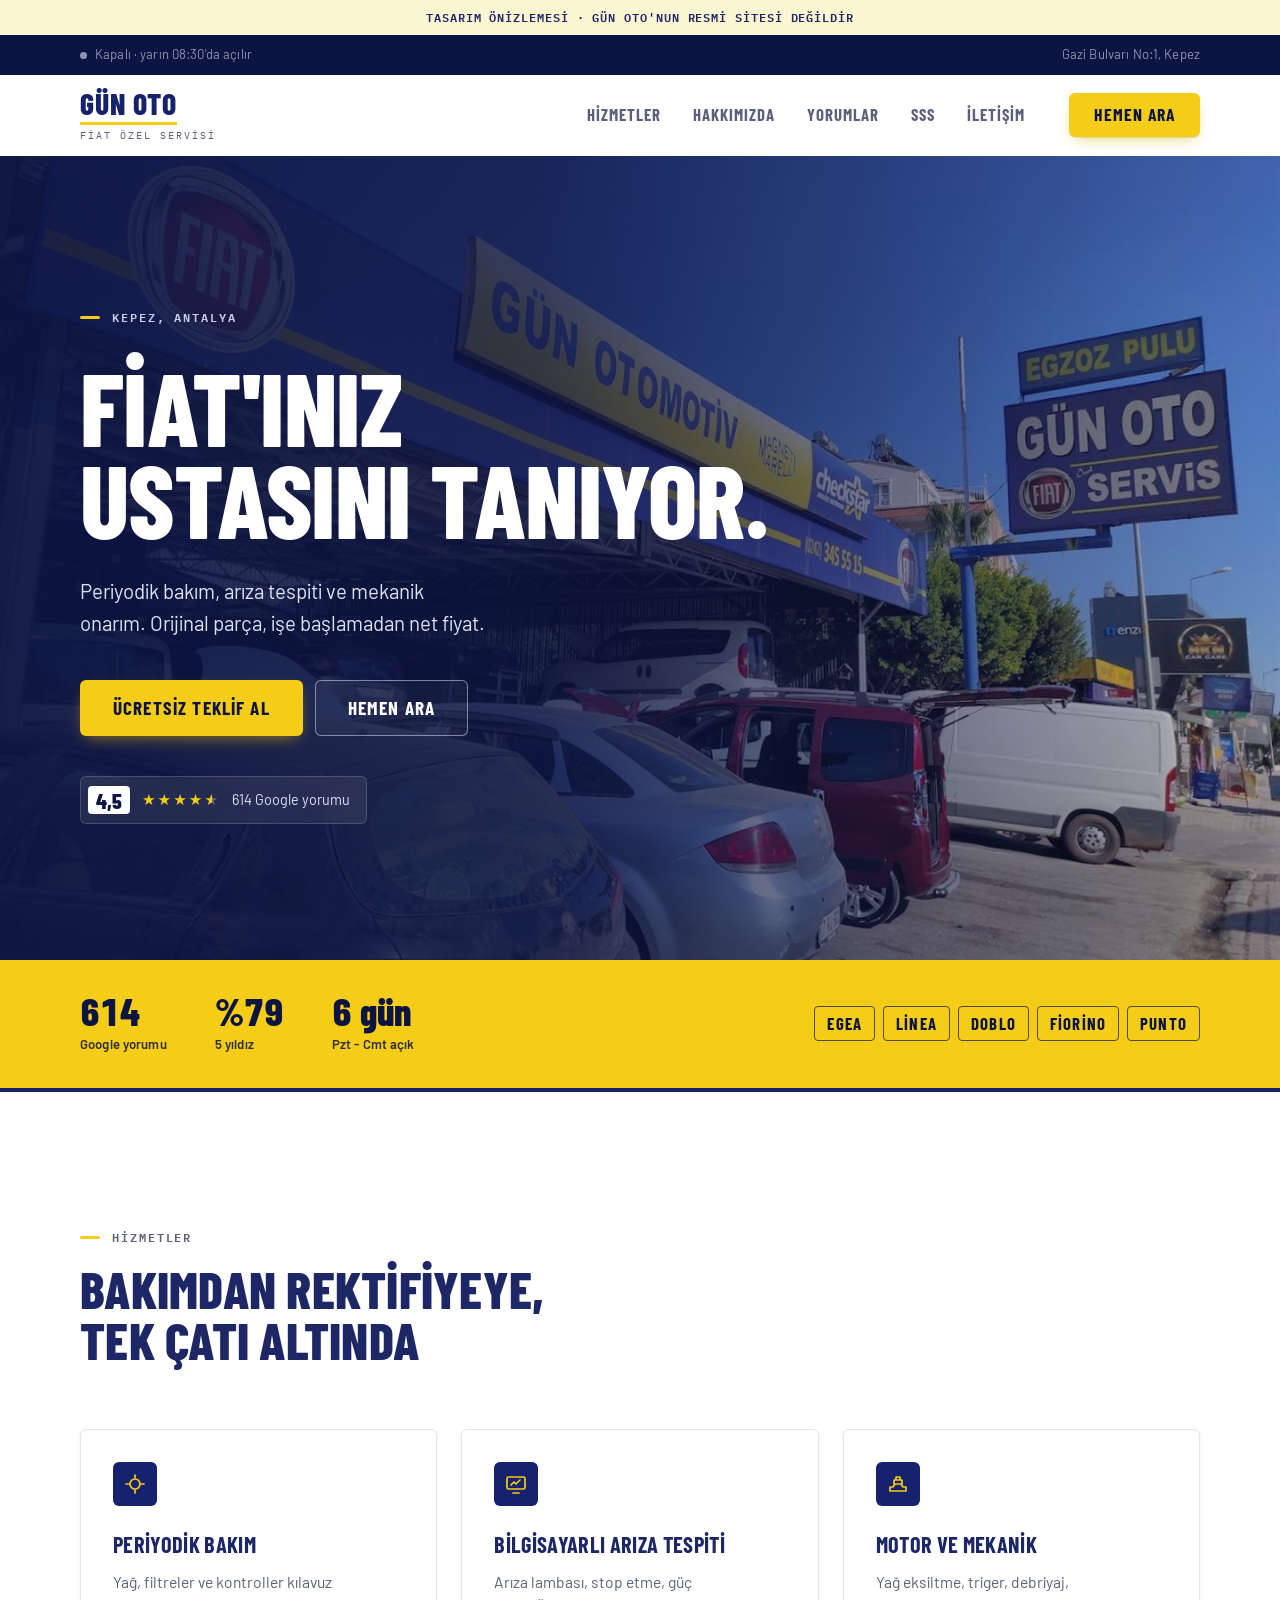
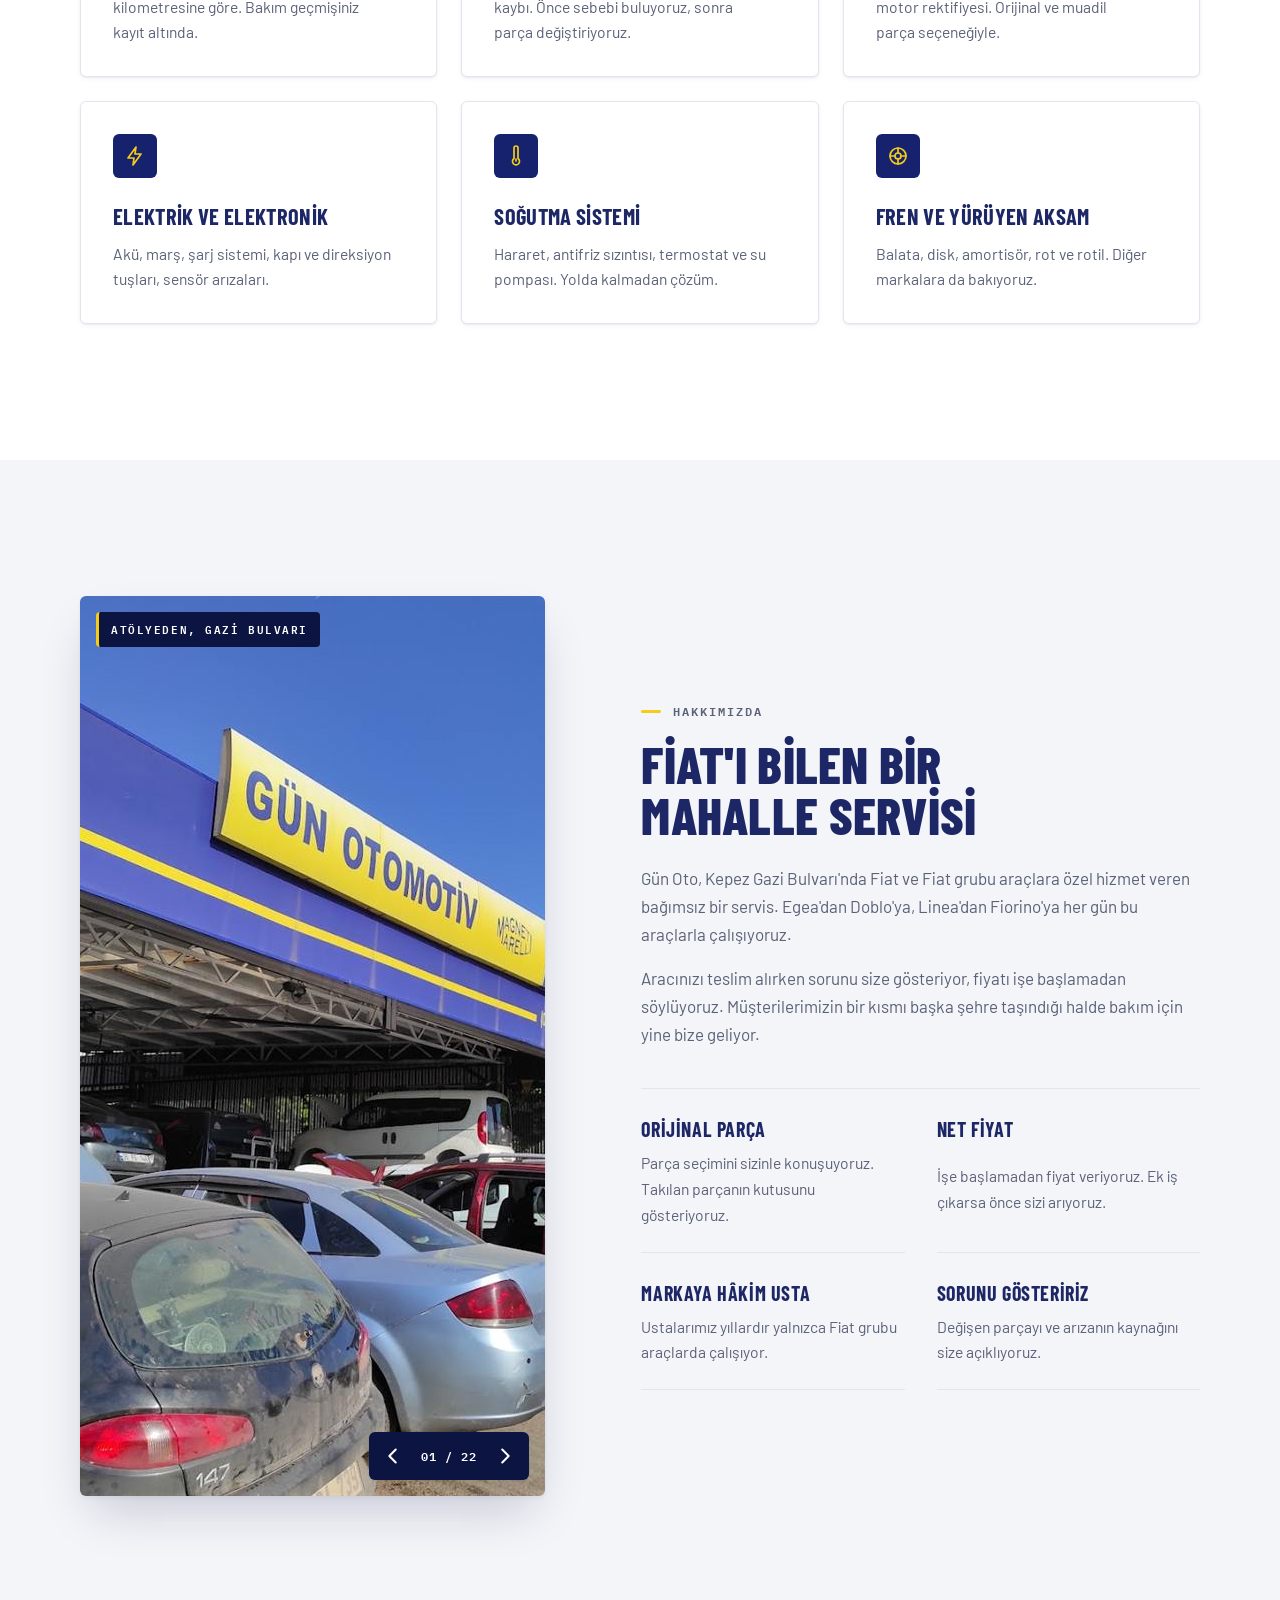
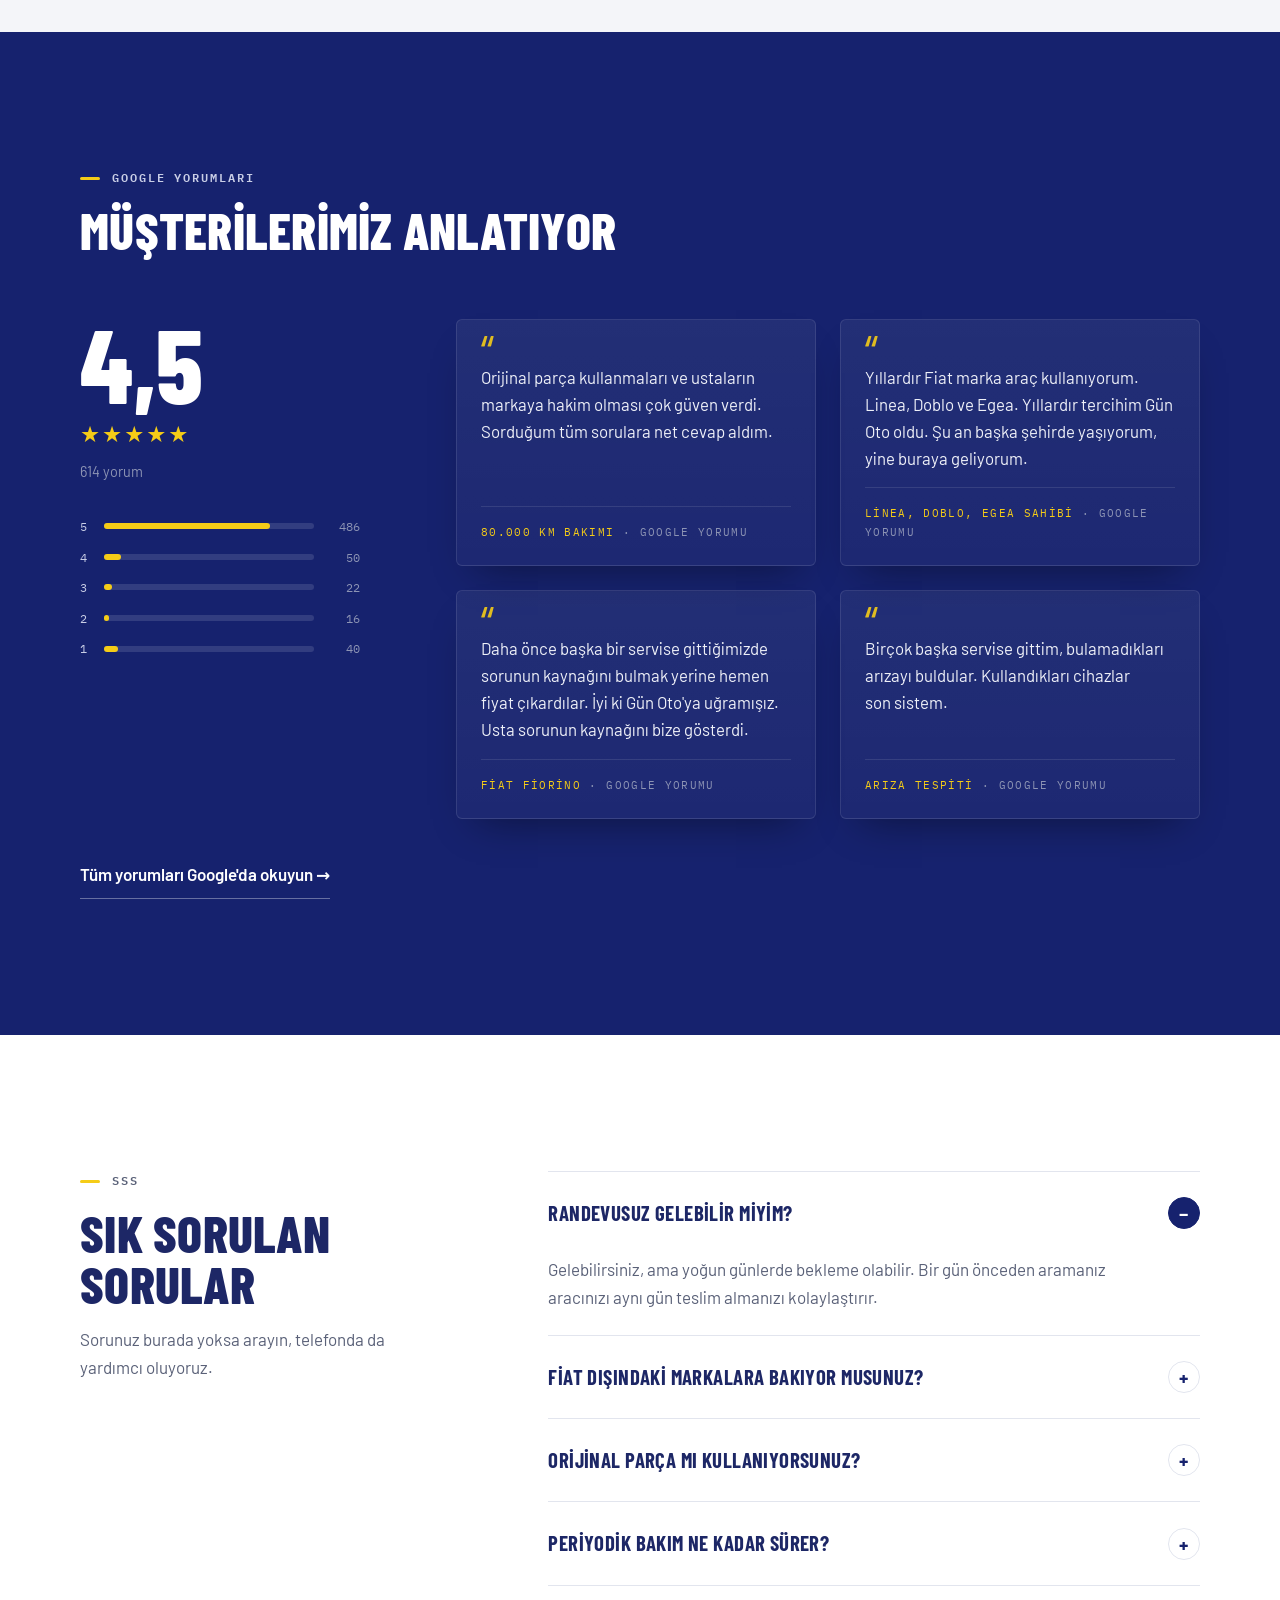
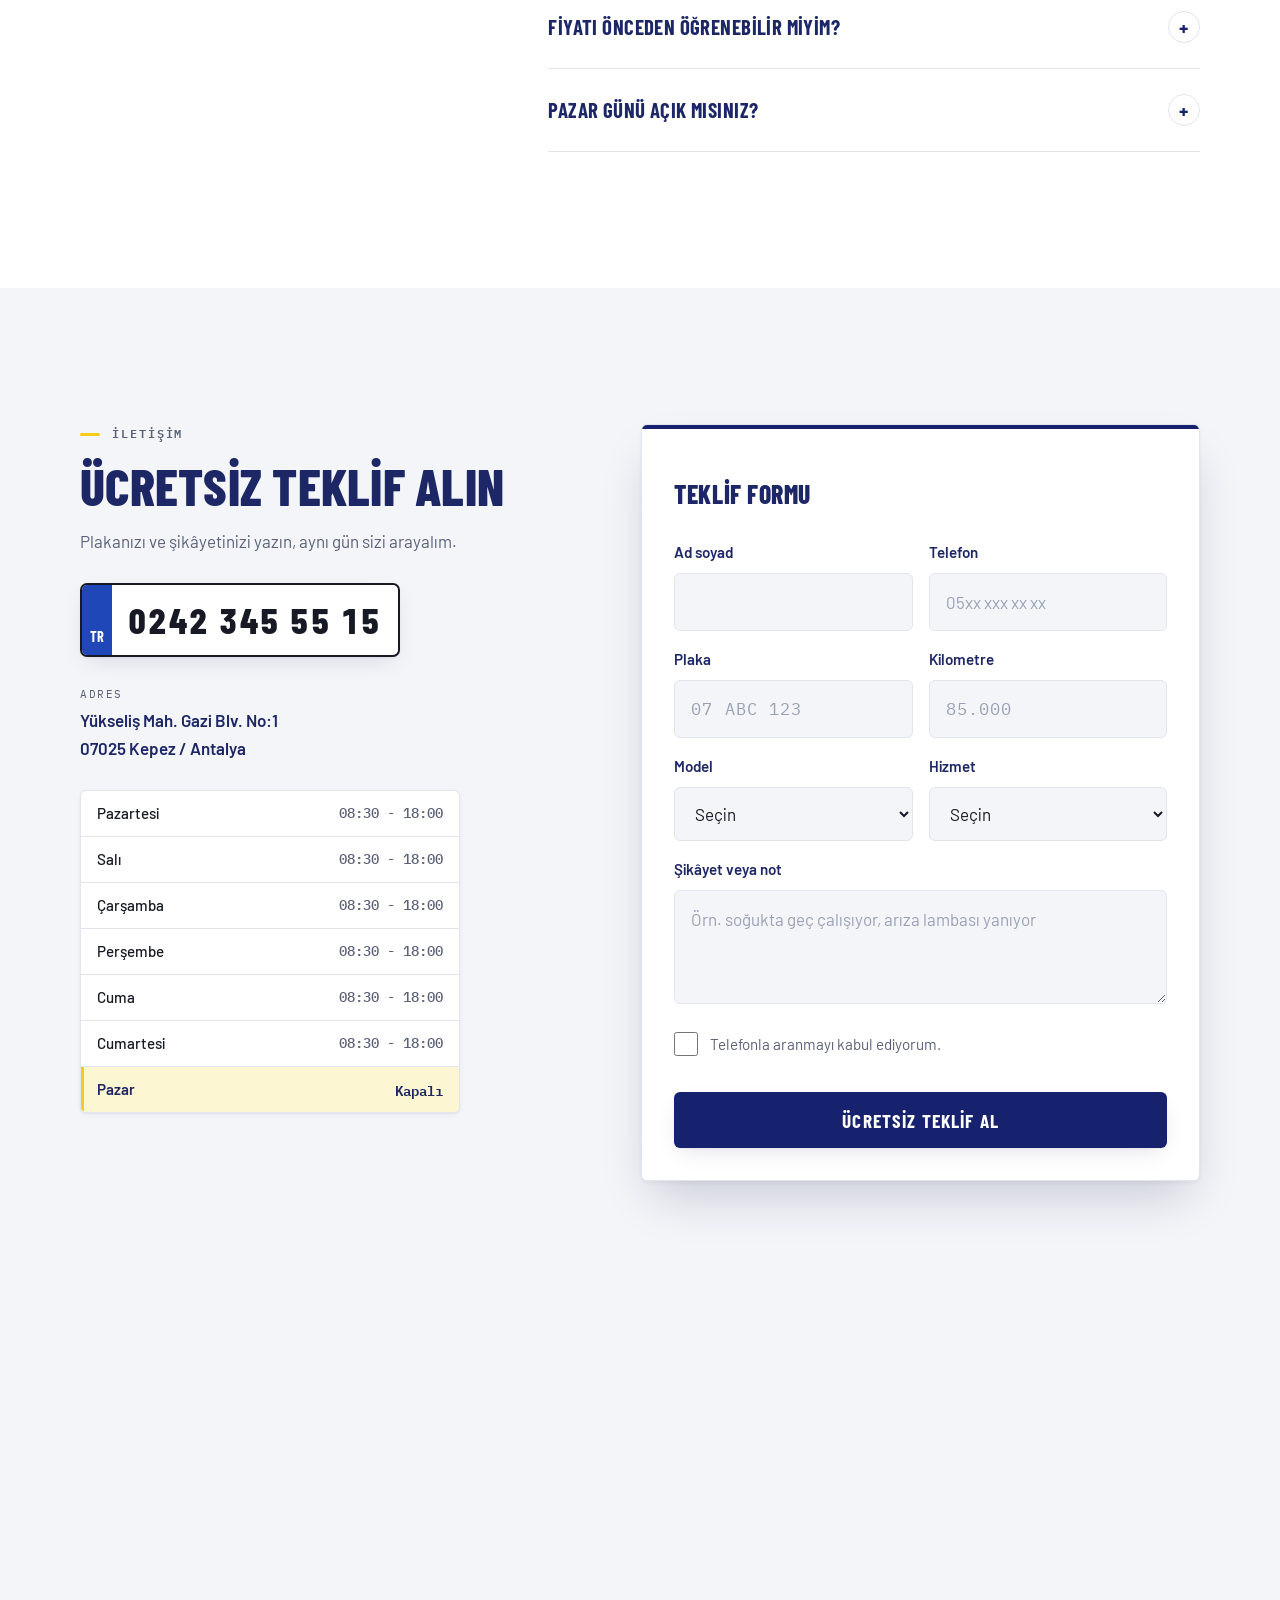
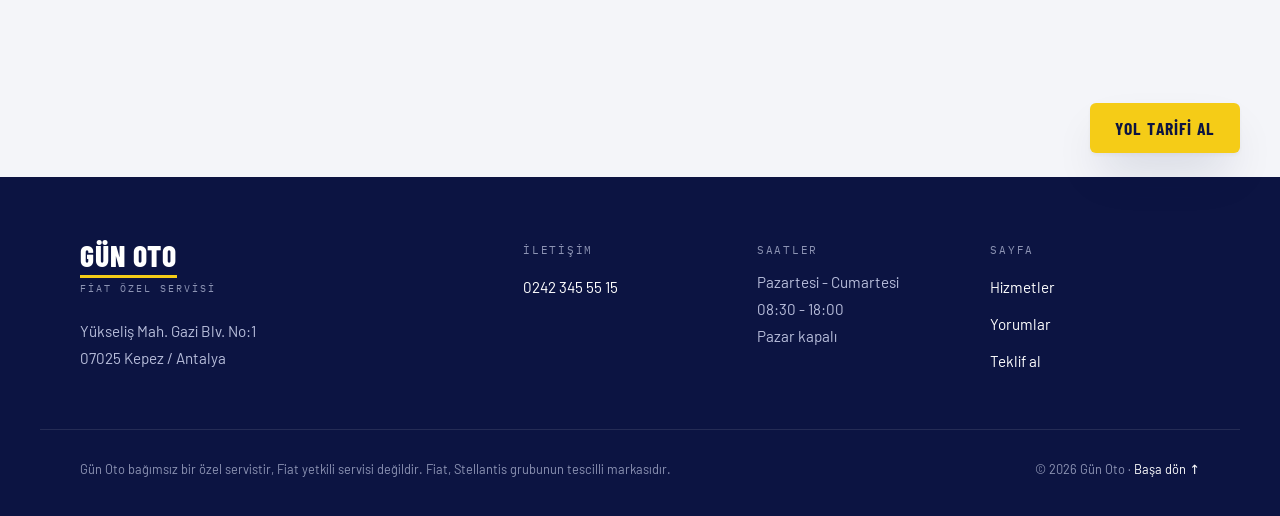
==== commit 39681454: "Hakkımızda: kayan fotoğraf galerisi (22 görsel, oklar ve otomatik kayma)" ====
--- a/index.html
+++ b/index.html
@@ -190,10 +190,43 @@
   <!-- HAKKIMIZDA -->
   <section class="section section--paper" id="hakkimizda">
     <div class="wrap about">
-      <figure class="about__photo">
-        <!-- Görsel: işletmenin Google Haritalar fotoğrafı. İzin alın veya değiştirin. -->
-        <img src="img/usta-640.jpg" width="640" height="800" alt="Gün Oto ustası bir Fiat Egea'nın motorunu inceliyor" loading="lazy" decoding="async">
+      <figure class="about__photo gallery" id="galeri" aria-roledescription="carousel" aria-label="Servisten fotoğraflar">
+        <!-- Görseller: işletmenin ve müşterilerin Google Haritalar fotoğrafları. Yayından önce izin alın veya değiştirin. -->
+        <div class="gallery__track" id="galeriTrack" tabindex="0" aria-label="Fotoğraflar, oklarla değiştirin">
+          <img src="img/galeri/g01.jpg" width="720" height="900" alt="Gün Otomotiv tabelası ve servis önündeki araçlar" decoding="async">
+          <img src="img/galeri/g02.jpg" width="720" height="900" alt="Usta bir Fiat Egea'nın motorunu inceliyor" loading="lazy" decoding="async">
+          <img src="img/galeri/g03.jpg" width="720" height="900" alt="Gün Otomotiv binası ve önündeki hafif ticari araç" loading="lazy" decoding="async">
+          <img src="img/galeri/g04.jpg" width="720" height="900" alt="Gün Otomotiv ve Magneti Marelli tabelası" loading="lazy" decoding="async">
+          <img src="img/galeri/g05.jpg" width="720" height="900" alt="Gün Oto Servis direk tabelası" loading="lazy" decoding="async">
+          <img src="img/galeri/g06.jpg" width="720" height="900" alt="Gün Oto Servis ve Fiat tabelaları" loading="lazy" decoding="async">
+          <img src="img/galeri/g07.jpg" width="720" height="900" alt="Fiat logolu servis cephesi" loading="lazy" decoding="async">
+          <img src="img/galeri/g08.jpg" width="720" height="900" alt="Servis girişinde bakımdaki araçlar" loading="lazy" decoding="async">
+          <img src="img/galeri/g09.jpg" width="720" height="900" alt="Kaputu açık araçlarla servis önü" loading="lazy" decoding="async">
+          <img src="img/galeri/g10.jpg" width="720" height="900" alt="Kapalı servis alanında bekleyen araçlar" loading="lazy" decoding="async">
+          <img src="img/galeri/g11.jpg" width="720" height="900" alt="Atölyede kaputu açık bir Fiat Punto" loading="lazy" decoding="async">
+          <img src="img/galeri/g12.jpg" width="720" height="900" alt="Gün Oto Servis ve Eurorepar tabelası" loading="lazy" decoding="async">
+          <img src="img/galeri/g13.jpg" width="720" height="900" alt="Eurorepar tabelalı servis girişi" loading="lazy" decoding="async">
+          <img src="img/galeri/g14.jpg" width="720" height="900" alt="Her marka araca servis hizmeti yazan tabela" loading="lazy" decoding="async">
+          <img src="img/galeri/g15.jpg" width="720" height="900" alt="Yedek parça rafları ve Fiat logolu iç mekân" loading="lazy" decoding="async">
+          <img src="img/galeri/g16.jpg" width="720" height="900" alt="Yedek parça rafları ve bekleme alanı" loading="lazy" decoding="async">
+          <img src="img/galeri/g17.jpg" width="720" height="900" alt="Müşteri bekleme alanı" loading="lazy" decoding="async">
+          <img src="img/galeri/g18.jpg" width="720" height="900" alt="Usta yeni parçayı takmadan önce kontrol ediyor" loading="lazy" decoding="async">
+          <img src="img/galeri/g19.jpg" width="720" height="900" alt="Değişim için sökülmüş radyatör" loading="lazy" decoding="async">
+          <img src="img/galeri/g20.jpg" width="720" height="900" alt="Atölyenin iç bölümü" loading="lazy" decoding="async">
+          <img src="img/galeri/g21.jpg" width="720" height="900" alt="Onarılan cam düğmesi paneli" loading="lazy" decoding="async">
+          <img src="img/galeri/g22.jpg" width="720" height="900" alt="Orta konsoldaki cam düğmeleri" loading="lazy" decoding="async">
+        </div>
         <figcaption>Atölyeden, Gazi Bulvarı</figcaption>
+        <div class="gallery__ctrl">
+          <button type="button" class="gallery__btn" id="galeriPrev" aria-label="Önceki fotoğraf">
+            <svg viewBox="0 0 24 24" aria-hidden="true"><path d="M15 5l-7 7 7 7"/></svg>
+          </button>
+          <span class="gallery__count" id="galeriCount" aria-live="polite">01 / 22</span>
+          <button type="button" class="gallery__btn" id="galeriNext" aria-label="Sonraki fotoğraf">
+            <svg viewBox="0 0 24 24" aria-hidden="true"><path d="M9 5l7 7-7 7"/></svg>
+          </button>
+        </div>
+        <span class="gallery__bar" id="galeriBar" aria-hidden="true"></span>
       </figure>
       <div class="about__text">
         <p class="kicker">Hakkımızda</p>
--- a/styles.css
+++ b/styles.css
@@ -234,10 +234,46 @@
 .about__photo { margin: 0; position: relative; max-width: 100%; }
 .about__photo img { width: 100%; aspect-ratio: 4 / 5; object-fit: cover; border-radius: var(--r); box-shadow: var(--sh-3); }
 .about__photo figcaption {
-  position: absolute; left: var(--s-3); bottom: var(--s-3); background: var(--navy-deep); color: var(--white);
+  position: absolute; left: var(--s-3); top: var(--s-3); background: var(--navy-deep); color: var(--white);
   font-family: var(--f-mono); font-size: .7rem; font-weight: 600; letter-spacing: .14em; text-transform: uppercase;
   padding: var(--s-1) var(--s-2); border-radius: 4px; border-left: 3px solid var(--signal);
 }
+/* Galeri: yatay kayan fotoğraflar */
+.gallery { border-radius: var(--r); box-shadow: var(--sh-3); overflow: hidden; }
+.gallery__track {
+  display: flex; overflow-x: auto; scroll-snap-type: x mandatory;
+  scrollbar-width: none; overscroll-behavior-x: contain; outline: none;
+}
+.gallery__track::-webkit-scrollbar { display: none; }
+.gallery__track:focus-visible { box-shadow: inset 0 0 0 3px var(--signal); }
+.about__photo .gallery__track img {
+  flex: 0 0 100%; width: 100%; aspect-ratio: 4 / 5; object-fit: cover;
+  scroll-snap-align: start; border-radius: 0; box-shadow: none;
+}
+.gallery__ctrl {
+  position: absolute; right: var(--s-3); bottom: var(--s-3); display: flex; align-items: center;
+  background: var(--navy-deep); border-radius: var(--r); box-shadow: var(--sh-2); overflow: hidden;
+}
+.gallery__btn {
+  display: grid; place-items: center; width: 48px; height: 48px; padding: 0; border: 0; cursor: pointer;
+  background: transparent; color: var(--white); transition: background .2s, color .2s;
+}
+.gallery__btn:hover { background: var(--signal); color: var(--navy-deep); }
+.gallery__btn:focus-visible { outline: 3px solid var(--signal); outline-offset: -3px; }
+.gallery__btn svg { width: 22px; height: 22px; fill: none; stroke: currentColor; stroke-width: 2.2; stroke-linecap: round; stroke-linejoin: round; }
+.gallery__count {
+  min-width: 64px; text-align: center; color: var(--white); font-family: var(--f-mono);
+  font-size: .78rem; font-weight: 600; letter-spacing: .08em; font-variant-numeric: tabular-nums;
+}
+.gallery__bar {
+  position: absolute; left: 0; bottom: 0; height: 3px; width: 100%; background: var(--signal);
+  transform: scaleX(0); transform-origin: left;
+}
+.gallery__bar.is-running { animation: gallery-bar var(--gallery-delay, 4.5s) linear forwards; }
+.gallery.is-paused .gallery__bar { animation-play-state: paused; }
+@keyframes gallery-bar { to { transform: scaleX(1); } }
+.no-js .gallery__ctrl, .no-js .gallery__bar { display: none; }
+
 .about__text { display: grid; gap: var(--s-3); align-content: start; min-width: 0; }
 .about__text h2 { margin-bottom: var(--s-1); }
 .about__text > p { color: var(--steel); max-width: 58ch; }
@@ -435,6 +471,7 @@
 
 @media (prefers-reduced-motion: reduce) {
   html { scroll-behavior: auto; }
+  .gallery__bar { display: none; }
   *, *::before, *::after { transition: none !important; }
   .btn:hover, .svc:hover, .plate:hover { transform: none; }
 }
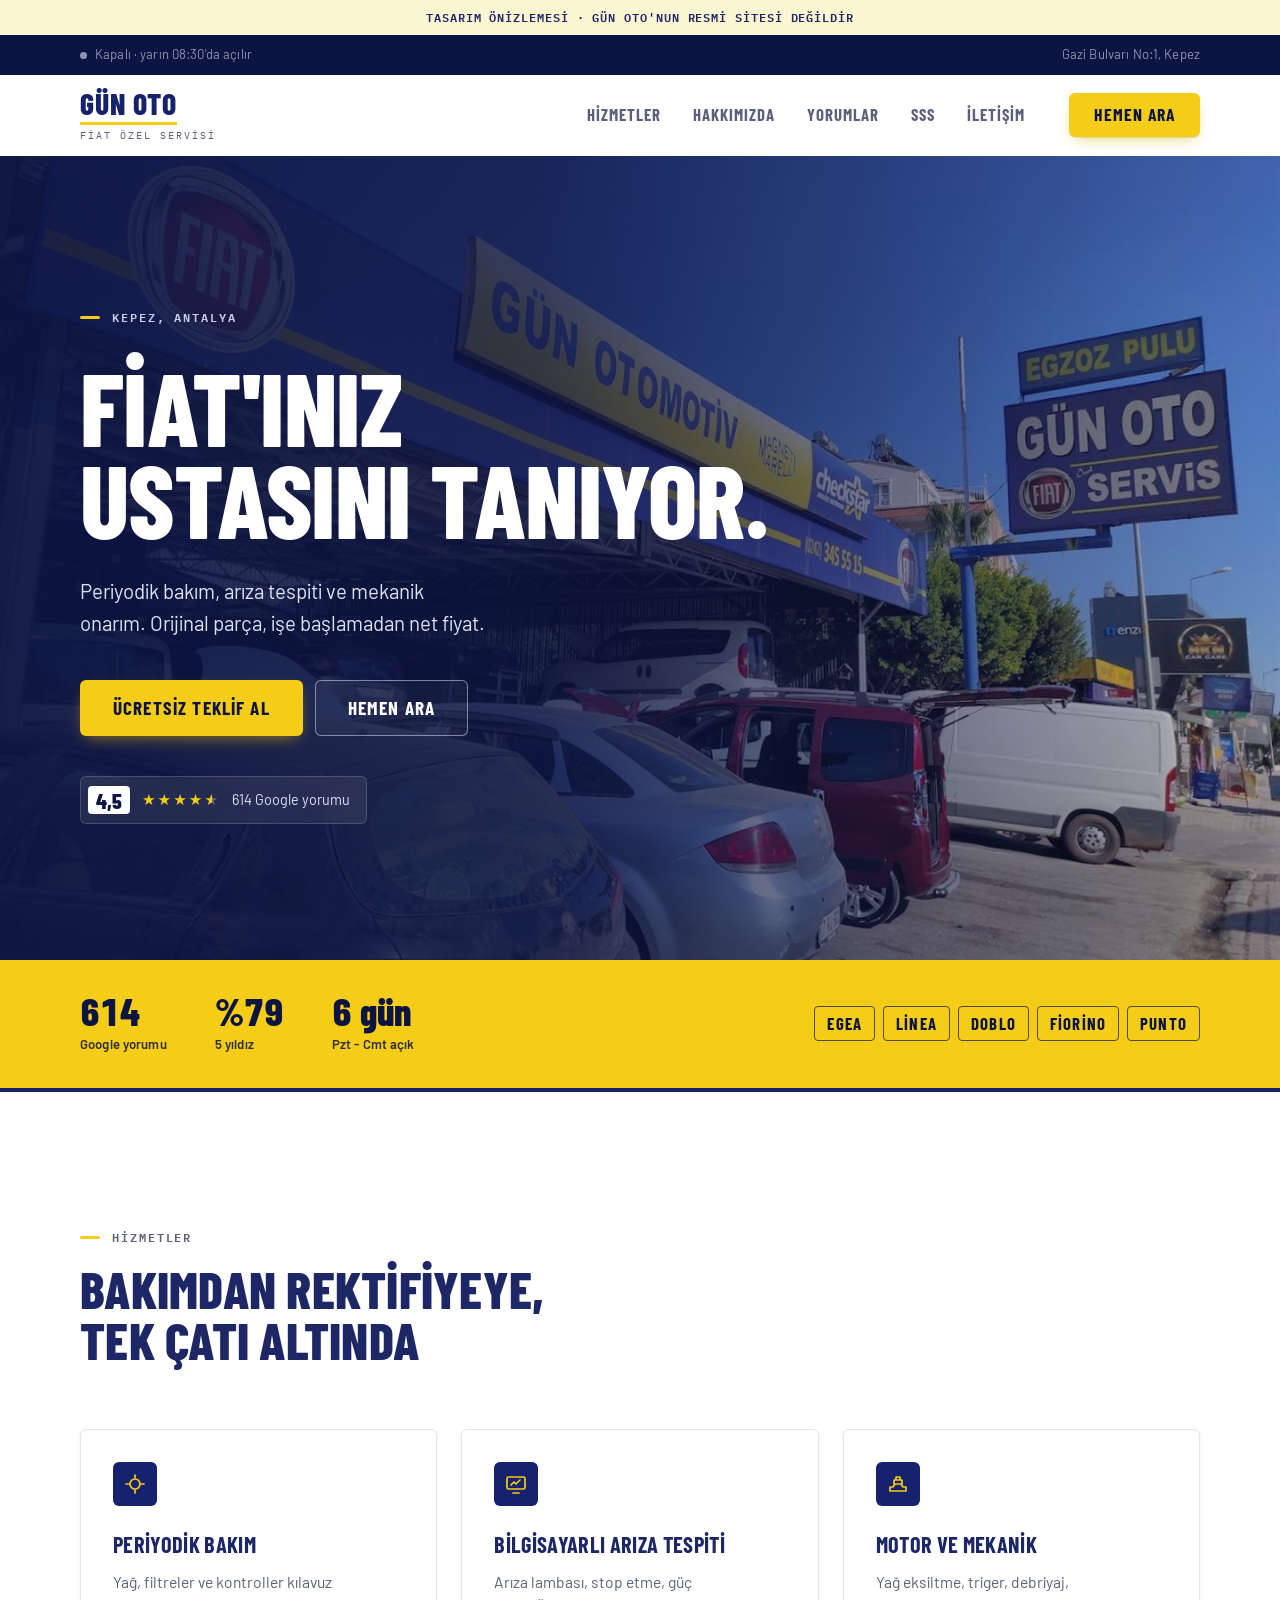
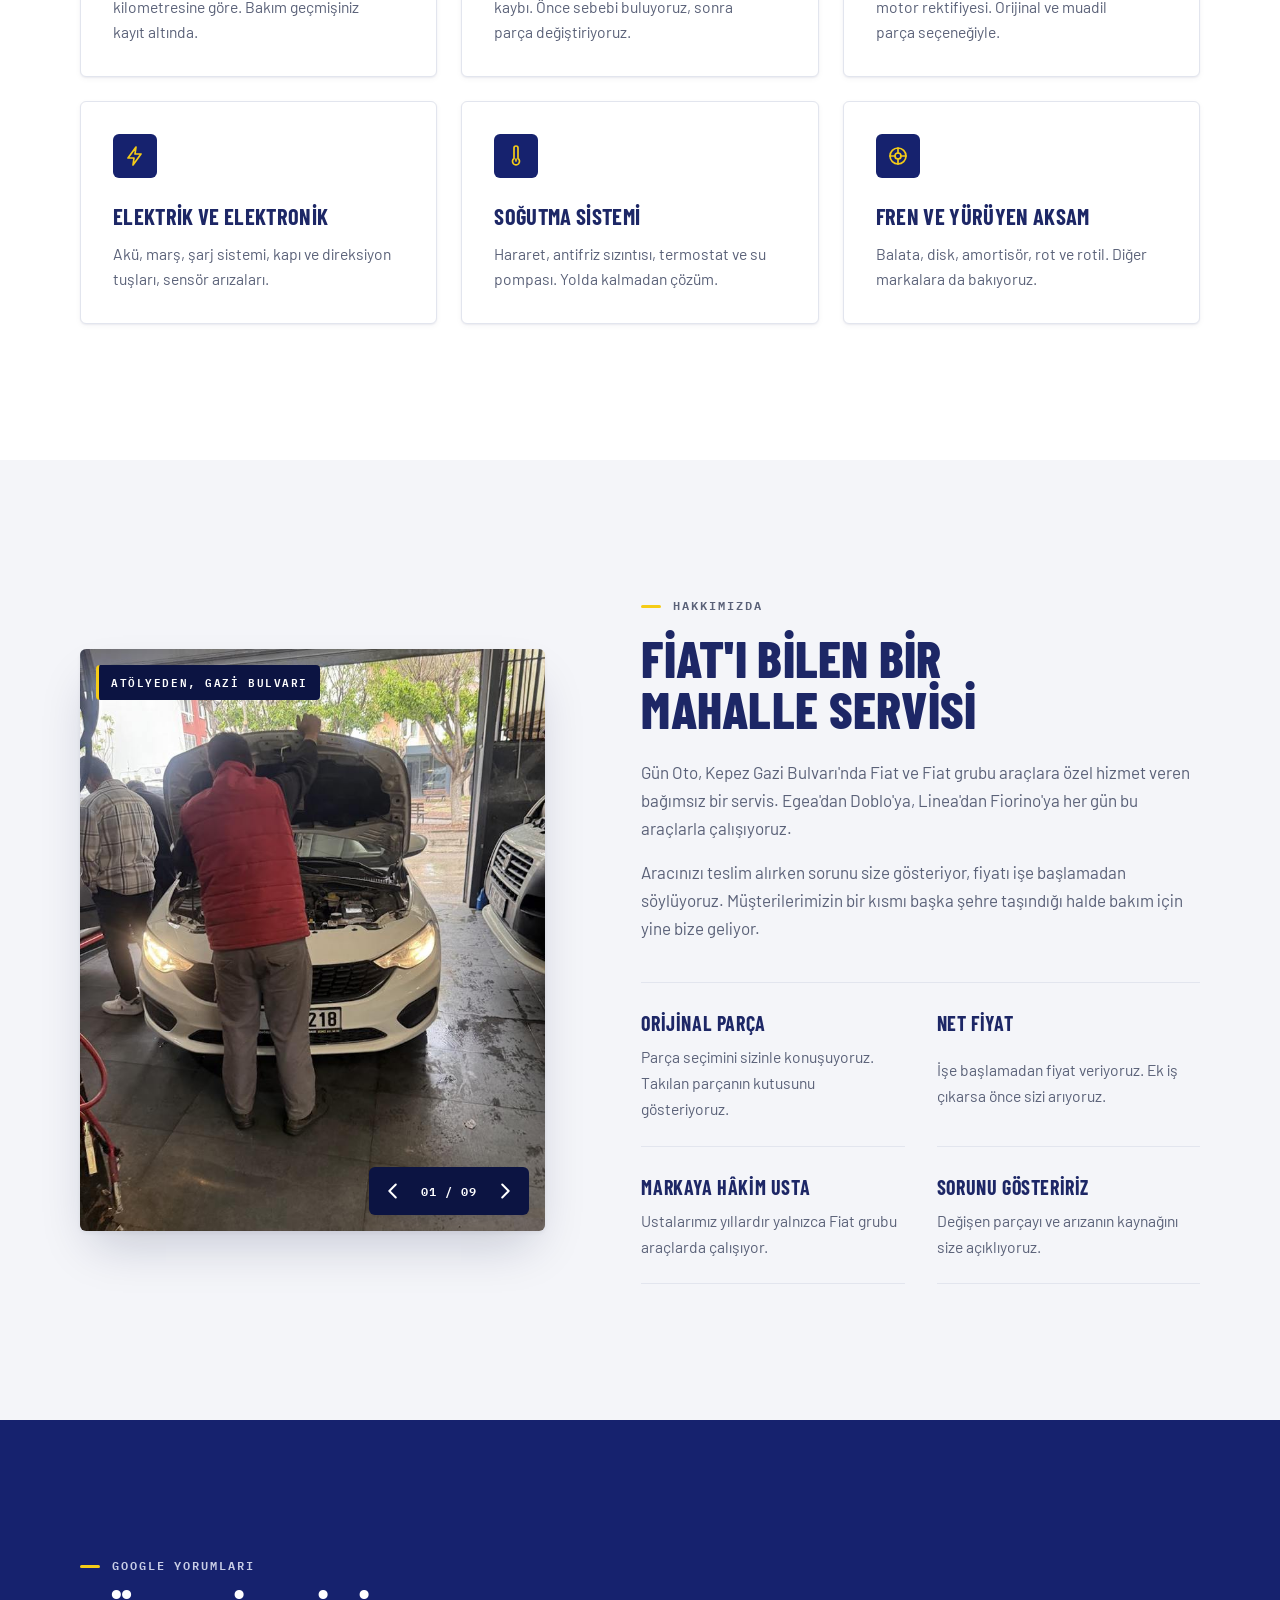
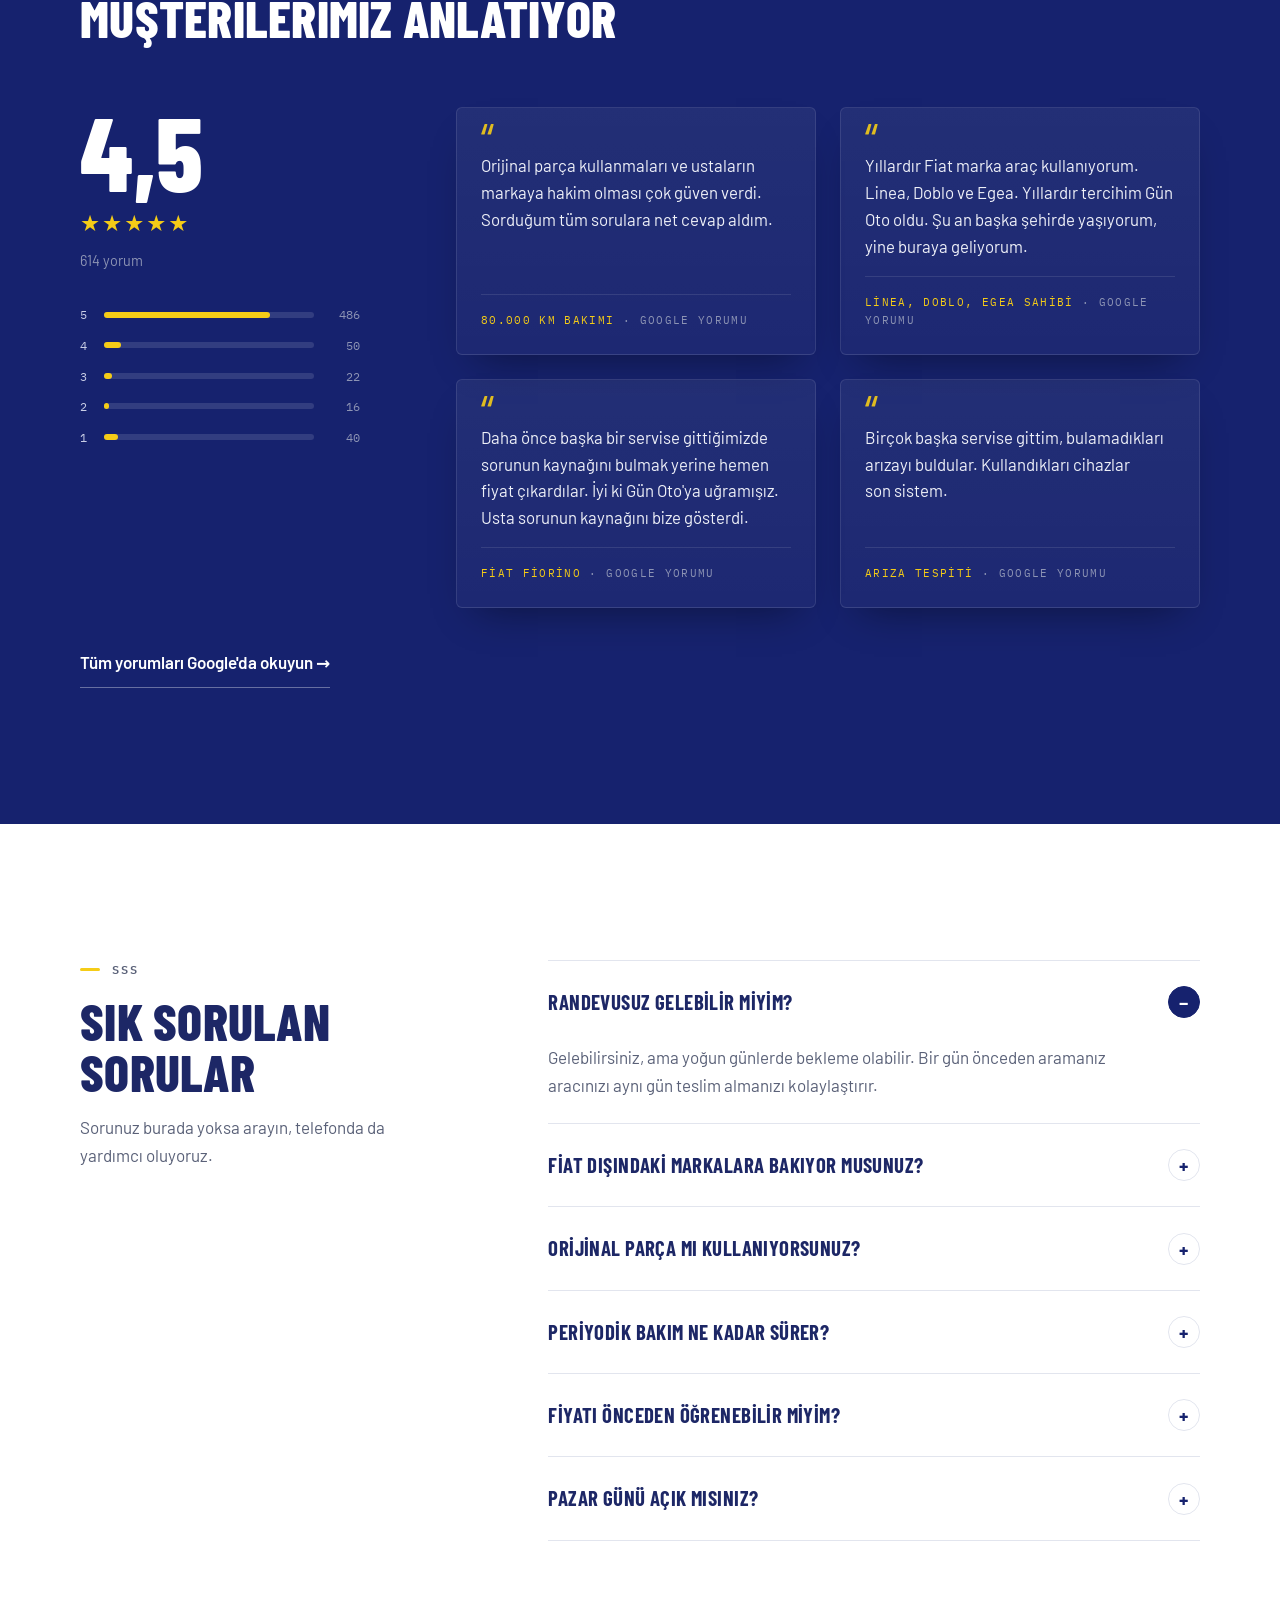
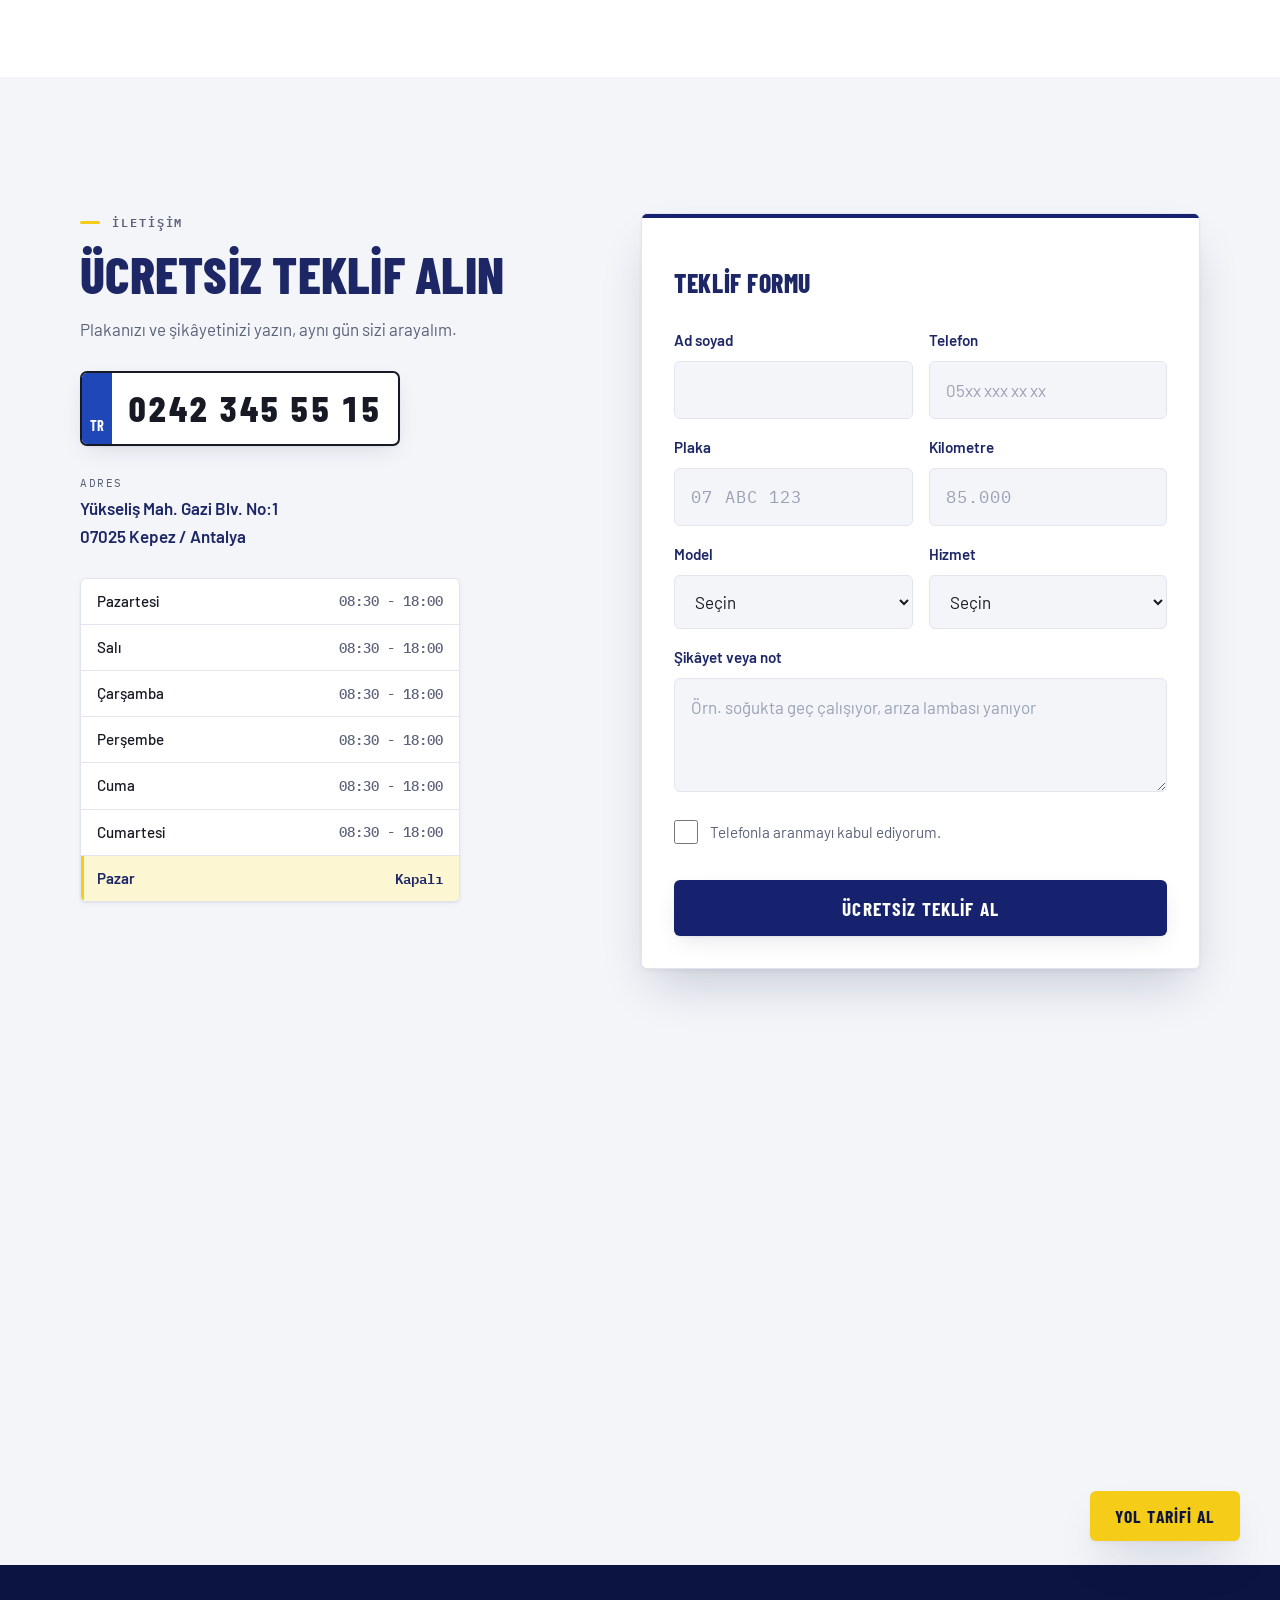
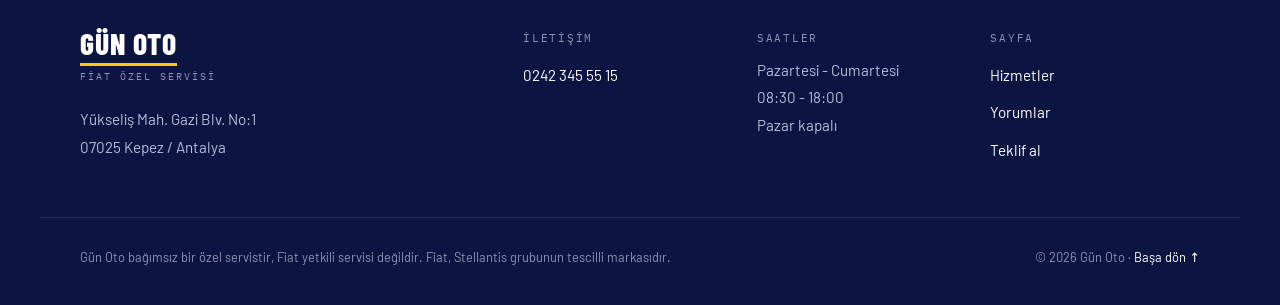
==== commit c23bb5bb: "Galeri: 9 fotoğrafa indirildi, alan 4:5 oranına sabitlendi" ====
--- a/index.html
+++ b/index.html
@@ -193,35 +193,22 @@
       <figure class="about__photo gallery" id="galeri" aria-roledescription="carousel" aria-label="Servisten fotoğraflar">
         <!-- Görseller: işletmenin ve müşterilerin Google Haritalar fotoğrafları. Yayından önce izin alın veya değiştirin. -->
         <div class="gallery__track" id="galeriTrack" tabindex="0" aria-label="Fotoğraflar, oklarla değiştirin">
-          <img src="img/galeri/g01.jpg" width="720" height="900" alt="Gün Otomotiv tabelası ve servis önündeki araçlar" decoding="async">
-          <img src="img/galeri/g02.jpg" width="720" height="900" alt="Usta bir Fiat Egea'nın motorunu inceliyor" loading="lazy" decoding="async">
-          <img src="img/galeri/g03.jpg" width="720" height="900" alt="Gün Otomotiv binası ve önündeki hafif ticari araç" loading="lazy" decoding="async">
-          <img src="img/galeri/g04.jpg" width="720" height="900" alt="Gün Otomotiv ve Magneti Marelli tabelası" loading="lazy" decoding="async">
+          <img src="img/galeri/g02.jpg" width="720" height="900" alt="Usta bir Fiat Egea'nın motorunu inceliyor" decoding="async">
           <img src="img/galeri/g05.jpg" width="720" height="900" alt="Gün Oto Servis direk tabelası" loading="lazy" decoding="async">
-          <img src="img/galeri/g06.jpg" width="720" height="900" alt="Gün Oto Servis ve Fiat tabelaları" loading="lazy" decoding="async">
           <img src="img/galeri/g07.jpg" width="720" height="900" alt="Fiat logolu servis cephesi" loading="lazy" decoding="async">
           <img src="img/galeri/g08.jpg" width="720" height="900" alt="Servis girişinde bakımdaki araçlar" loading="lazy" decoding="async">
           <img src="img/galeri/g09.jpg" width="720" height="900" alt="Kaputu açık araçlarla servis önü" loading="lazy" decoding="async">
-          <img src="img/galeri/g10.jpg" width="720" height="900" alt="Kapalı servis alanında bekleyen araçlar" loading="lazy" decoding="async">
           <img src="img/galeri/g11.jpg" width="720" height="900" alt="Atölyede kaputu açık bir Fiat Punto" loading="lazy" decoding="async">
-          <img src="img/galeri/g12.jpg" width="720" height="900" alt="Gün Oto Servis ve Eurorepar tabelası" loading="lazy" decoding="async">
-          <img src="img/galeri/g13.jpg" width="720" height="900" alt="Eurorepar tabelalı servis girişi" loading="lazy" decoding="async">
-          <img src="img/galeri/g14.jpg" width="720" height="900" alt="Her marka araca servis hizmeti yazan tabela" loading="lazy" decoding="async">
           <img src="img/galeri/g15.jpg" width="720" height="900" alt="Yedek parça rafları ve Fiat logolu iç mekân" loading="lazy" decoding="async">
           <img src="img/galeri/g16.jpg" width="720" height="900" alt="Yedek parça rafları ve bekleme alanı" loading="lazy" decoding="async">
-          <img src="img/galeri/g17.jpg" width="720" height="900" alt="Müşteri bekleme alanı" loading="lazy" decoding="async">
-          <img src="img/galeri/g18.jpg" width="720" height="900" alt="Usta yeni parçayı takmadan önce kontrol ediyor" loading="lazy" decoding="async">
-          <img src="img/galeri/g19.jpg" width="720" height="900" alt="Değişim için sökülmüş radyatör" loading="lazy" decoding="async">
-          <img src="img/galeri/g20.jpg" width="720" height="900" alt="Atölyenin iç bölümü" loading="lazy" decoding="async">
           <img src="img/galeri/g21.jpg" width="720" height="900" alt="Onarılan cam düğmesi paneli" loading="lazy" decoding="async">
-          <img src="img/galeri/g22.jpg" width="720" height="900" alt="Orta konsoldaki cam düğmeleri" loading="lazy" decoding="async">
         </div>
         <figcaption>Atölyeden, Gazi Bulvarı</figcaption>
         <div class="gallery__ctrl">
           <button type="button" class="gallery__btn" id="galeriPrev" aria-label="Önceki fotoğraf">
             <svg viewBox="0 0 24 24" aria-hidden="true"><path d="M15 5l-7 7 7 7"/></svg>
           </button>
-          <span class="gallery__count" id="galeriCount" aria-live="polite">01 / 22</span>
+          <span class="gallery__count" id="galeriCount" aria-live="polite">01 / 09</span>
           <button type="button" class="gallery__btn" id="galeriNext" aria-label="Sonraki fotoğraf">
             <svg viewBox="0 0 24 24" aria-hidden="true"><path d="M9 5l7 7-7 7"/></svg>
           </button>
--- a/styles.css
+++ b/styles.css
@@ -239,15 +239,15 @@
   padding: var(--s-1) var(--s-2); border-radius: 4px; border-left: 3px solid var(--signal);
 }
 /* Galeri: yatay kayan fotoğraflar */
-.gallery { border-radius: var(--r); box-shadow: var(--sh-3); overflow: hidden; }
+.gallery { aspect-ratio: 4 / 5; border-radius: var(--r); box-shadow: var(--sh-3); overflow: hidden; }
 .gallery__track {
-  display: flex; overflow-x: auto; scroll-snap-type: x mandatory;
+  display: flex; height: 100%; overflow-x: auto; scroll-snap-type: x mandatory;
   scrollbar-width: none; overscroll-behavior-x: contain; outline: none;
 }
 .gallery__track::-webkit-scrollbar { display: none; }
 .gallery__track:focus-visible { box-shadow: inset 0 0 0 3px var(--signal); }
 .about__photo .gallery__track img {
-  flex: 0 0 100%; width: 100%; aspect-ratio: 4 / 5; object-fit: cover;
+  flex: 0 0 100%; width: 100%; height: 100%; aspect-ratio: auto; object-fit: cover;
   scroll-snap-align: start; border-radius: 0; box-shadow: none;
 }
 .gallery__ctrl {
